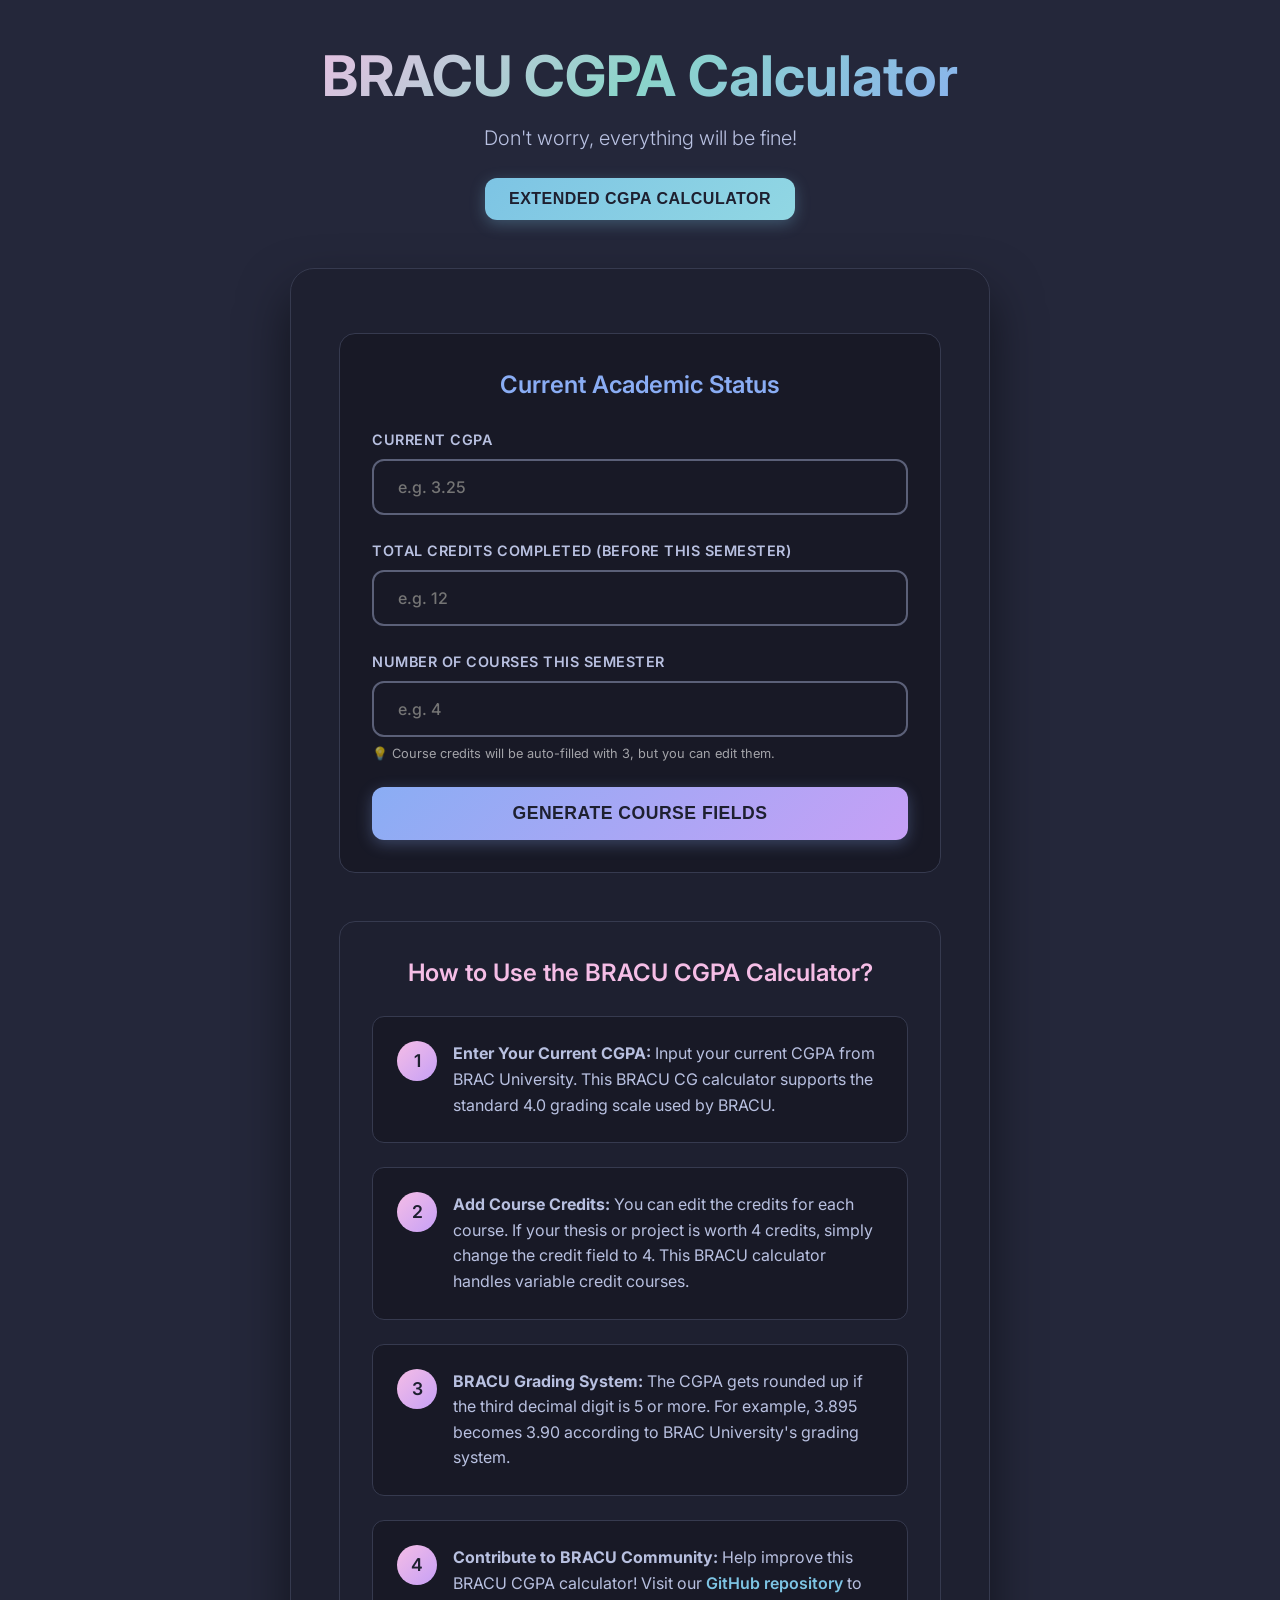
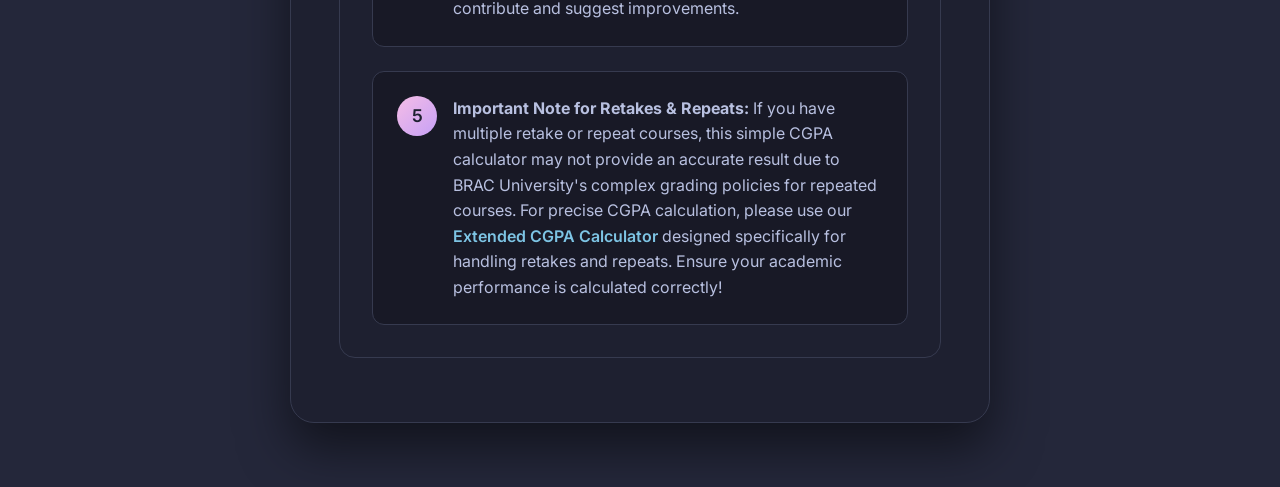
==== index.html @ 22a97dab "Add favicon and icons for web app" ====
<!DOCTYPE html>
<html lang="en">
  <head>
    	<!-- Google tag (gtag.js) -->
	<script async src="https://www.googletagmanager.com/gtag/js?id=G-V8XF8E885L"></script>
	<script>
	  window.dataLayer = window.dataLayer || [];
	  function gtag(){dataLayer.push(arguments);}
	  gtag('js', new Date());

	  gtag('config', 'G-V8XF8E885L');
	</script>
    <meta charset="UTF-8" />
    <meta name="viewport" content="width=device-width, initial-scale=1.0" />
    
    <!-- SEO Meta Tags -->
    <title>BRACU CGPA Calculator</title>
    <meta name="description" content="Free BRACU CGPA calculator for BRAC University students. Calculate your GPA, semester grades, and academic performance. Easy-to-use BRACU CG calculator with accurate grading system." />
    <meta name="keywords" content="bracu cgpa calculator, brac university cgpa calculator, bracu cg calculator, cgpa calculator bracu, brac cgpa calculator, bracu gpa calculator, bracu calculator, bracu cgpa calculation, cgpa calculator brac, brac cg calculator, bracu grade calculator, bracu cgpa chart, bracu cgpa grading system, how to calculate cgpa bracu, brac university gpa calculator, bracu academic calculator" />
    <meta name="author" content="BRACU CGPA Calculator" />
    <meta name="robots" content="index, follow" />
    <meta name="language" content="English" />
    
    <!-- Open Graph Meta Tags -->
    <meta property="og:title" content="BRACU CGPA Calculator - Free BRAC University GPA Calculator" />
    <meta property="og:description" content="Free BRACU CGPA calculator for BRAC University students. Calculate your GPA, semester grades, and academic performance easily." />
    <meta property="og:type" content="website" />
    <meta property="og:url" content="https://badhon495.github.io/bracu-cgpa-calculator/" />
    <meta property="og:image" content="data:image/svg+xml,%3Csvg xmlns='http://www.w3.org/2000/svg' viewBox='0 0 100 100'%3E%3Ctext x='50%25' y='65%25' font-size='70' text-anchor='middle' fill='%238dd3e3' font-family='sans-serif' font-weight='bold'%3ECG%3C/text%3E%3C/svg%3E" />
    <meta property="og:site_name" content="BRACU CGPA Calculator" />
    
    <!-- Twitter Card Meta Tags -->
    <meta name="twitter:card" content="summary_large_image" />
    <meta name="twitter:title" content="BRACU CGPA Calculator - Free BRAC University GPA Calculator" />
    <meta name="twitter:description" content="Free BRACU CGPA calculator for BRAC University students. Calculate your GPA, semester grades, and academic performance easily." />
    <meta name="twitter:image" content="data:image/svg+xml,%3Csvg xmlns='http://www.w3.org/2000/svg' viewBox='0 0 100 100'%3E%3Ctext x='50%25' y='65%25' font-size='70' text-anchor='middle' fill='%238dd3e3' font-family='sans-serif' font-weight='bold'%3ECG%3C/text%3E%3C/svg%3E" />
    
    <!-- Canonical URL -->
    <link rel="canonical" href="https://badhon495.github.io/bracu-cgpa-calculator/" />
    
    <!-- PWA Manifest -->
    <link rel="manifest" href="manifest.json" />
    
    <!-- Favicon -->
    <link rel="icon" href="favicon.ico" sizes="32x32">
    <link rel="icon" href="favicon.svg" type="image/svg+xml">
    <link rel="apple-touch-icon" href="apple-touch-icon.png">
    <link
      rel="icon"
      type="image/svg+xml"
      href="data:image/svg+xml,%3Csvg xmlns='http://www.w3.org/2000/svg' viewBox='0 0 100 100'%3E%3Ctext x='50%25' y='65%25' font-size='70' text-anchor='middle' fill='%238dd3e3' font-family='sans-serif' font-weight='bold'%3ECG%3C/text%3E%3C/svg%3E"
    />
    
    <!-- JSON-LD Structured Data -->
    <script type="application/ld+json">
    {
      "@context": "https://schema.org",
      "@type": "WebApplication",
      "name": "BRACU CGPA Calculator",
      "description": "Free CGPA calculator for BRAC University (BRACU) students to calculate GPA, semester grades, and academic performance",
      "url": "https://badhon495.github.io/bracu-cgpa-calculator/",
      "applicationCategory": "EducationalApplication",
      "operatingSystem": "Web Browser",
      "offers": {
        "@type": "Offer",
        "price": "0",
        "priceCurrency": "USD"
      },
      "provider": {
        "@type": "Organization",
        "name": "BRACU CGPA Calculator",
        "url": "https://badhon495.github.io/bracu-cgpa-calculator/"
      },
      "audience": {
        "@type": "Audience",
        "audienceType": "BRAC University Students"
      },
      "about": {
        "@type": "EducationalOrganization",
        "name": "BRAC University",
        "alternateName": "BRACU",
        "url": "https://www.bracu.ac.bd/"
      }
    }
    </script>

    <!-- Critical CSS to prevent FOUC -->
    <style>
      * {
        margin: 0;
        padding: 0;
        box-sizing: border-box;
      }

      body {
        font-family: "Inter", -apple-system, BlinkMacSystemFont, "Segoe UI",
          Roboto, Oxygen, Ubuntu, Cantarell, sans-serif;
        background: #24273a;
        min-height: 100vh;
        color: #cad3f5;
        opacity: 0;
        transition: opacity 0.3s ease;
      }

      body.loaded {
        opacity: 1;
      }

      .initial-loader {
        position: fixed;
        top: 0;
        left: 0;
        width: 100%;
        height: 100%;
        background: #24273a;
        display: flex;
        align-items: center;
        justify-content: center;
        z-index: 9999;
        color: #cad3f5;
      }

      .initial-loader.hidden {
        opacity: 0;
        pointer-events: none;
        transition: opacity 0.3s ease;
      }

      .loader-content {
        text-align: center;
      }

      .loader-spinner {
        width: 40px;
        height: 40px;
        border: 4px solid rgba(202, 211, 245, 0.3);
        border-left: 4px solid #cad3f5;
        border-radius: 50%;
        animation: spin 1s linear infinite;
        margin: 1rem auto;
      }

      @keyframes spin {
        0% {
          transform: rotate(0deg);
        }
        100% {
          transform: rotate(360deg);
        }
      }
    </style>

    <!-- Preload fonts for better performance -->
    <link rel="preconnect" href="https://fonts.googleapis.com" />
    <link rel="preconnect" href="https://fonts.gstatic.com" crossorigin />
    <link
      href="https://fonts.googleapis.com/css2?family=Inter:wght@300;400;500;600;700&display=swap"
      rel="stylesheet"
    />
    
    <!-- Preload critical resources -->
    <link rel="preload" href="style.css" as="style" />
    <link rel="preload" href="script.js" as="script" />

    <!-- Custom Styles -->
    <link rel="stylesheet" href="style.css" />
  </head>
  <body>
    
    <!-- Initial loading screen to prevent FOUC -->
    <div class="initial-loader" id="initialLoader">
      <div class="loader-content">
        <h1>BRACU CGPA Calculator</h1>
        <div class="loader-spinner"></div>
        <p>Loading your CGPA calculator...</p>
      </div>
    </div>

    <!-- Main Container -->
    <div class="container" id="main-content">
      <!-- Header Section -->
      <header class="header">
        <h1>BRACU CGPA Calculator</h1>
        <p>Don't worry, everything will be fine!</p>
        <div style="margin-top: 1.5rem">
          <button
            onclick="window.open('https://badhon495.github.io/should-i-retake/', '_blank')"
            class="simple-calculator-btn"
            aria-label="Open Extended CGPA Calculator"
          >
            Extended CGPA Calculator
          </button>
        </div>
      </header>

      <!-- Calculator Card -->
      <div class="calculator-card">
        <div class="calculator-container">
          <!-- Current Academic Information -->
          <div class="input-section">
            <h2>Current Academic Status</h2>

            <div class="form-group">
              <label for="currentCgpa">Current CGPA</label>
              <input
                type="number"
                id="currentCgpa"
                placeholder="e.g. 3.25"
                min="0"
                max="4"
                step="0.01"
                aria-label="Enter your current CGPA from BRACU"
                aria-describedby="cgpa-help"
              />
            </div>

            <div class="form-group">
              <label for="previousCredits"
                >Total Credits Completed (before this semester)</label
              >
              <input
                type="number"
                id="previousCredits"
                placeholder="e.g. 12"
                min="0"
                aria-label="Enter total credits completed before this semester"
                aria-describedby="credits-help"
              />
            </div>

            <div class="form-group">
              <label for="numCourses">Number of Courses This Semester</label>
              <input
                type="number"
                id="numCourses"
                placeholder="e.g. 4"
                min="0"
                max="10"
                aria-label="Enter number of courses this semester"
                aria-describedby="courses-help"
              />
              <small id="courses-help" class="input-help">
                💡 Course credits will be auto-filled with 3, but you can edit
                them.
              </small>
            </div>

            <button id="generateCoursesButton" class="generate-btn" aria-label="Generate course input fields">
              Generate Course Fields
            </button>
          </div>

          <!-- Loading Indicator -->
          <div
            id="loadingIndicator"
            class="loading-section"
            style="display: none"
            aria-live="polite"
            aria-label="Loading indicator"
          >
            <div class="loading-content">
              <div class="spinner"></div>
              Processing your courses...
            </div>
          </div>

          <!-- Semester Courses -->
          <div
            class="input-section"
            id="semesterCoursesSection"
            style="display: none"
            role="region"
            aria-labelledby="semester-courses-heading"
          >
            <h2 id="semester-courses-heading">Semester Courses</h2>
            <div id="courseInputsContainer" role="group" aria-label="Course input fields"></div>
            <button id="calculateButton" class="calculate-btn" aria-label="Calculate your new CGPA">
              Calculate New CGPA
            </button>
          </div>

          <div id="result" class="result-section" style="display: none" role="region" aria-live="polite" aria-label="CGPA calculation result"></div>
          <div
            id="error-message"
            class="error-message"
            style="display: none"
            role="alert"
            aria-live="assertive"
          ></div>
        </div>

        <!-- How to Use Section -->
        <div class="how-to-use-card">
          <h2>How to Use the BRACU CGPA Calculator?</h2>
          <div class="steps-container">
            <div class="step">
              <span class="step-number">1</span>
              <div class="step-content">
                <p>
                  <strong>Enter Your Current CGPA:</strong> Input your current CGPA from BRAC University. This BRACU CG calculator supports the standard 4.0 grading scale used by BRACU.
                </p>
              </div>
            </div>
            <div class="step">
              <span class="step-number">2</span>
              <div class="step-content">
                <p>
                  <strong>Add Course Credits:</strong> You can edit the credits for each course. If your thesis or project is worth 4 credits, simply change the credit field to 4. This BRACU calculator handles variable credit courses.
                </p>
              </div>
            </div>
            <div class="step">
              <span class="step-number">3</span>
              <div class="step-content">
                <p>
                  <strong>BRACU Grading System:</strong> The CGPA gets rounded up if the third decimal digit is 5 or more. For example, 3.895 becomes 3.90 according to BRAC University's grading system.
                </p>
              </div>
            </div>
            <div class="step">
              <span class="step-number">4</span>
              <div class="step-content">
                <p>
                  <strong>Contribute to BRACU Community:</strong> Help improve this BRACU CGPA calculator! Visit our
                  <a
                    href="https://github.com/badhon495/BRACU-CGPA-Calculator"
                    target="_blank"
                    rel="noopener noreferrer"
                    >GitHub repository</a
                  >
                  to contribute and suggest improvements.
                </p>
              </div>
            </div>
              <div class="step">
                <span class="step-number">5</span>
                <div class="step-content">
                  <p>
                    <strong>Important Note for Retakes & Repeats:</strong> If you have multiple retake or repeat courses, this simple CGPA calculator may not provide an accurate result due to BRAC University's complex grading policies for repeated courses. For precise CGPA calculation, please use our <a href="https://badhon495.github.io/should-i-retake/" target="_blank" rel="noopener noreferrer">Extended CGPA Calculator</a> designed specifically for handling retakes and repeats. Ensure your academic performance is calculated correctly!
                  </p>
                </div>
              </div>
          </div>
        </div>

    <script src="script.js"></script>

    <!-- Loading state management -->
    <script>
      function hideLoader() {
        const loader = document.getElementById("initialLoader");
        const body = document.body;

        if (loader && body) {
          loader.classList.add("hidden");
          body.classList.add("loaded");
        }
      }

      // Hide loader when DOM is ready
      if (document.readyState === "loading") {
        document.addEventListener("DOMContentLoaded", () =>
          setTimeout(hideLoader, 100)
        );
      } else {
        setTimeout(hideLoader, 100);
      }

      // Fallback
      window.addEventListener("load", hideLoader);
      setTimeout(hideLoader, 2000);
    </script>
  </body>
</html>
---- style.css ----
/* BRACU CGPA Calculator - Clean & Optimized */

/* Reset and base styles */
* {
    margin: 0;
    padding: 0;
    box-sizing: border-box;
}

html {
    font-display: swap;
}

body {
    font-family: 'Inter', -apple-system, BlinkMacSystemFont, 'Segoe UI', Roboto, Oxygen, Ubuntu, Cantarell, sans-serif;
    background: #24273a;
    min-height: 100vh;
    line-height: 1.6;
    color: #cad3f5;
}

/* Container */
.container {
    max-width: 800px;
    margin: 0 auto;
    padding: 2rem;
}

/* Header */
.header {
    text-align: center;
    margin-bottom: 3rem;
    color: #cad3f5;
}

.header h1 {
    font-size: 3.5rem;
    font-weight: 700;
    background: linear-gradient(135deg, #f5bde6, #8bd5ca, #8aadf4);
    -webkit-background-clip: text;
    -webkit-text-fill-color: transparent;
    background-clip: text;
}

.header p {
    font-size: 1.25rem;
    opacity: 0.9;
    font-weight: 300;
    margin-bottom: 1.5rem;
}

/* Simple Calculator Button */
.simple-calculator-btn {
    background: linear-gradient(135deg, #7dc4e4, #91d7e3);
    color: #1e2030;
    border: none;
    padding: 0.75rem 1.5rem;
    border-radius: 12px;
    font-size: 1rem;
    font-weight: 600;
    cursor: pointer;
    transition: transform 0.2s ease, box-shadow 0.2s ease;
    box-shadow: 0 4px 15px rgba(125, 196, 228, 0.3);
    text-transform: uppercase;
    letter-spacing: 0.5px;
}

.simple-calculator-btn:hover {
    transform: translateY(-2px);
    box-shadow: 0 8px 25px rgba(125, 196, 228, 0.4);
}

/* Main calculator card */
.calculator-card {
    background: #1e2030;
    border-radius: 24px;
    padding: 4rem 3rem;
    box-shadow: 0 25px 50px rgba(0, 0, 0, 0.5);
    margin-bottom: 2rem;
    border: 1px solid #363a4f;
    max-width: 700px;
    margin-left: auto;
    margin-right: auto;
}

.calculator-container {
    margin-bottom: 3rem;
}

/* Input sections */
.input-section {
    background: #181926;
    border-radius: 16px;
    padding: 2rem;
    margin-bottom: 2rem;
    border: 1px solid #363a4f;
}

.input-section h2 {
    color: #8aadf4;
    font-size: 1.5rem;
    font-weight: 600;
    margin-bottom: 1.5rem;
    text-align: center;
}

/* Input help text */
.input-help {
    color: rgba(255, 255, 255, 0.6);
    font-size: 0.8rem;
    margin-top: 0.5rem;
    display: block;
    line-height: 1.4;
}

/* Form groups */
.form-group {
    margin-bottom: 1.5rem;
}

.form-group label {
    display: block;
    color: #b8c0e0;
    font-size: 0.9rem;
    font-weight: 600;
    text-transform: uppercase;
    letter-spacing: 0.5px;
    margin-bottom: 0.5rem;
}

.form-group input {
    width: 100%;
    padding: 1rem 1.5rem;
    border: 2px solid #5b6078;
    border-radius: 12px;
    background: #181926;
    color: #cad3f5;
    font-size: 1rem;
    font-weight: 500;
    transition: border-color 0.2s ease;
    font-family: inherit;
}

.form-group input:focus {
    outline: none;
    border-color: #8aadf4;
    background: #1e2030;
}

.form-group input:hover {
    border-color: #6e738d;
}

/* Focus improvements for accessibility */
input:focus,
select:focus,
button:focus {
    outline: 2px solid #8bd5ca;
    outline-offset: 2px;
}

/* Remove number input spinners */
input[type="number"]::-webkit-outer-spin-button,
input[type="number"]::-webkit-inner-spin-button {
    -webkit-appearance: none;
    margin: 0;
}

input[type="number"] {
    -moz-appearance: textfield;
    appearance: textfield;
}

/* Buttons */
.generate-btn, .calculate-btn {
    background: linear-gradient(135deg, #8aadf4, #c6a0f6);
    color: #1e2030;
    border: none;
    padding: 1rem 2rem;
    border-radius: 12px;
    font-size: 1.1rem;
    font-weight: 600;
    cursor: pointer;
    transition: transform 0.2s ease, box-shadow 0.2s ease;
    box-shadow: 0 4px 15px rgba(138, 173, 244, 0.3);
    width: 100%;
    text-transform: uppercase;
    letter-spacing: 0.5px;
}

.generate-btn:hover, .calculate-btn:hover {
    transform: translateY(-2px);
    box-shadow: 0 8px 25px rgba(138, 173, 244, 0.4);
}

/* Course rows */
.course-row {
    display: flex;
    flex-wrap: wrap;
    align-items: center;
    justify-content: space-between;
    gap: 1rem;
    margin-bottom: 1rem;
    padding: 1rem;
    background: #1e2030;
    border: 1px solid #363a4f;
    border-radius: 12px;
    transition: transform 0.2s ease;
}

.course-row:hover {
    transform: translateY(-2px);
}

.course-row label {
    color: #8aadf4;
    font-weight: 600;
    margin: 0;
    min-width: 120px;
}

.course-row input,
.course-row select {
    padding: 0.75rem 1rem;
    border: 2px solid #5b6078;
    border-radius: 8px;
    background: #181926;
    color: #cad3f5;
    font-size: 1rem;
    transition: border-color 0.2s ease;
}

.course-row input:focus,
.course-row select:focus {
    outline: none;
    border-color: #8aadf4;
    background: #1e2030;
}

.course-row select {
    cursor: pointer;
    appearance: none;
    background-image: url("data:image/svg+xml;charset=UTF-8,%3csvg xmlns='http://www.w3.org/2000/svg' viewBox='0 0 24 24' fill='none' stroke='%23cad3f5' stroke-width='2' stroke-linecap='round' stroke-linejoin='round'%3e%3cpolyline points='6,9 12,15 18,9'%3e%3c/polyline%3e%3c/svg%3e");
    background-repeat: no-repeat;
    background-position: right 0.75rem center;
    background-size: 1rem;
    padding-right: 2.5rem;
}

/* Loading section */
.loading-section {
    text-align: center;
    margin: 2rem 0;
    padding: 2rem;
    background: #181926;
    border-radius: 12px;
    border: 1px solid #363a4f;
}

.loading-content {
    display: inline-flex;
    align-items: center;
    color: #cad3f5;
    font-weight: 600;
    gap: 0.75rem;
}

.spinner {
    width: 24px;
    height: 24px;
    border: 3px solid #5b6078;
    border-top: 3px solid #8aadf4;
    border-radius: 50%;
    animation: spin 1s linear infinite;
}

@keyframes spin {
    0% { transform: rotate(0deg); }
    100% { transform: rotate(360deg); }
}

/* Result section */
.result-section {
    background: linear-gradient(135deg, #a6da95, #94e2d5);
    color: #1e2030;
    padding: 2rem;
    border-radius: 16px;
    text-align: center;
    font-size: 1.2rem;
    font-weight: 600;
    margin-top: 2rem;
    box-shadow: 0 8px 25px rgba(166, 218, 149, 0.3);
}

/* Error message */
.error-message {
    background: rgba(237, 135, 150, 0.1);
    border: 1px solid rgba(237, 135, 150, 0.3);
    color: #ed8796;
    padding: 1rem 1.5rem;
    border-radius: 12px;
    text-align: center;
    font-weight: 600;
    margin-top: 2rem;
}

/* Error message improvements */
.error-message[role="alert"] {
    position: relative;
}

/* How to Use Section */
.how-to-use-card {
    background: #1e2030;
    border-radius: 16px;
    padding: 2rem;
    border: 1px solid #363a4f;
    margin-top: 2rem;
}

.how-to-use-card h2 {
    color: #f5bde6;
    font-size: 1.5rem;
    font-weight: 600;
    margin-bottom: 1.5rem;
    text-align: center;
}

.steps-container {
    display: flex;
    flex-direction: column;
    gap: 1.5rem;
}

.step {
    display: flex;
    align-items: flex-start;
    gap: 1rem;
    padding: 1.5rem;
    background: #181926;
    border: 1px solid #363a4f;
    border-radius: 12px;
}

.step-number {
    background: linear-gradient(135deg, #f5bde6, #c6a0f6);
    color: #1e2030;
    width: 2.5rem;
    height: 2.5rem;
    border-radius: 50%;
    display: flex;
    align-items: center;
    justify-content: center;
    font-weight: 600;
    font-size: 1.1rem;
    flex-shrink: 0;
}

.step-content p {
    margin: 0;
    color: #b8c0e0;
    line-height: 1.6;
    font-size: 1rem;
}

.step-content a {
    color: #7dc4e4;
    text-decoration: none;
    font-weight: 600;
}

.step-content a:hover {
    text-decoration: underline;
}

/* Responsive design */
@media (max-width: 768px) {
    .container {
        padding: 1rem;
        max-width: 100%;
    }
    
    .header h1 {
        font-size: 2.5rem;
    }
    
    .calculator-card {
        padding: 2rem 1.5rem;
        max-width: 100%;
        margin: 0 auto 2rem auto;
    }
    
    .input-section {
        padding: 1.5rem;
    }
    
    .course-row {
        flex-direction: column;
        align-items: stretch;
        gap: 0.5rem;
    }
    
    .course-row input,
    .course-row select {
        width: 100%;
    }
    
    .course-row label {
        min-width: auto;
        text-align: center;
    }
    
    .step {
        padding: 1rem;
        gap: 0.8rem;
    }
    
    .step-number {
        width: 2rem;
        height: 2rem;
        font-size: 0.9rem;
    }
    
    .step-content p {
        font-size: 0.9rem;
    }
}

@media (max-width: 480px) {
    .header h1 {
        font-size: 2rem;
    }
    
    .calculator-card {
        padding: 1.5rem 1rem;
    }
    
    .input-section {
        padding: 1rem;
    }
    
    .generate-btn, .calculate-btn {
        padding: 0.8rem 1.5rem;
        font-size: 1rem;
    }
}

/* Accessibility */
@media (prefers-reduced-motion: reduce) {
    * {
        animation-duration: 0.01ms !important;
        transition-duration: 0.01ms !important;
    }
}

/* Focus styles for accessibility */
button:focus,
input:focus,
select:focus {
    outline: 2px solid #8aadf4;
    outline-offset: 2px;
}

/* Selection styling */
::selection {
    background: rgba(138, 173, 244, 0.3);
    color: #cad3f5;
}
---- style.css ----
/* BRACU CGPA Calculator - Clean & Optimized */

/* Reset and base styles */
* {
    margin: 0;
    padding: 0;
    box-sizing: border-box;
}

html {
    font-display: swap;
}

body {
    font-family: 'Inter', -apple-system, BlinkMacSystemFont, 'Segoe UI', Roboto, Oxygen, Ubuntu, Cantarell, sans-serif;
    background: #24273a;
    min-height: 100vh;
    line-height: 1.6;
    color: #cad3f5;
}

/* Container */
.container {
    max-width: 800px;
    margin: 0 auto;
    padding: 2rem;
}

/* Header */
.header {
    text-align: center;
    margin-bottom: 3rem;
    color: #cad3f5;
}

.header h1 {
    font-size: 3.5rem;
    font-weight: 700;
    background: linear-gradient(135deg, #f5bde6, #8bd5ca, #8aadf4);
    -webkit-background-clip: text;
    -webkit-text-fill-color: transparent;
    background-clip: text;
}

.header p {
    font-size: 1.25rem;
    opacity: 0.9;
    font-weight: 300;
    margin-bottom: 1.5rem;
}

/* Simple Calculator Button */
.simple-calculator-btn {
    background: linear-gradient(135deg, #7dc4e4, #91d7e3);
    color: #1e2030;
    border: none;
    padding: 0.75rem 1.5rem;
    border-radius: 12px;
    font-size: 1rem;
    font-weight: 600;
    cursor: pointer;
    transition: transform 0.2s ease, box-shadow 0.2s ease;
    box-shadow: 0 4px 15px rgba(125, 196, 228, 0.3);
    text-transform: uppercase;
    letter-spacing: 0.5px;
}

.simple-calculator-btn:hover {
    transform: translateY(-2px);
    box-shadow: 0 8px 25px rgba(125, 196, 228, 0.4);
}

/* Main calculator card */
.calculator-card {
    background: #1e2030;
    border-radius: 24px;
    padding: 4rem 3rem;
    box-shadow: 0 25px 50px rgba(0, 0, 0, 0.5);
    margin-bottom: 2rem;
    border: 1px solid #363a4f;
    max-width: 700px;
    margin-left: auto;
    margin-right: auto;
}

.calculator-container {
    margin-bottom: 3rem;
}

/* Input sections */
.input-section {
    background: #181926;
    border-radius: 16px;
    padding: 2rem;
    margin-bottom: 2rem;
    border: 1px solid #363a4f;
}

.input-section h2 {
    color: #8aadf4;
    font-size: 1.5rem;
    font-weight: 600;
    margin-bottom: 1.5rem;
    text-align: center;
}

/* Input help text */
.input-help {
    color: rgba(255, 255, 255, 0.6);
    font-size: 0.8rem;
    margin-top: 0.5rem;
    display: block;
    line-height: 1.4;
}

/* Form groups */
.form-group {
    margin-bottom: 1.5rem;
}

.form-group label {
    display: block;
    color: #b8c0e0;
    font-size: 0.9rem;
    font-weight: 600;
    text-transform: uppercase;
    letter-spacing: 0.5px;
    margin-bottom: 0.5rem;
}

.form-group input {
    width: 100%;
    padding: 1rem 1.5rem;
    border: 2px solid #5b6078;
    border-radius: 12px;
    background: #181926;
    color: #cad3f5;
    font-size: 1rem;
    font-weight: 500;
    transition: border-color 0.2s ease;
    font-family: inherit;
}

.form-group input:focus {
    outline: none;
    border-color: #8aadf4;
    background: #1e2030;
}

.form-group input:hover {
    border-color: #6e738d;
}

/* Focus improvements for accessibility */
input:focus,
select:focus,
button:focus {
    outline: 2px solid #8bd5ca;
    outline-offset: 2px;
}

/* Remove number input spinners */
input[type="number"]::-webkit-outer-spin-button,
input[type="number"]::-webkit-inner-spin-button {
    -webkit-appearance: none;
    margin: 0;
}

input[type="number"] {
    -moz-appearance: textfield;
    appearance: textfield;
}

/* Buttons */
.generate-btn, .calculate-btn {
    background: linear-gradient(135deg, #8aadf4, #c6a0f6);
    color: #1e2030;
    border: none;
    padding: 1rem 2rem;
    border-radius: 12px;
    font-size: 1.1rem;
    font-weight: 600;
    cursor: pointer;
    transition: transform 0.2s ease, box-shadow 0.2s ease;
    box-shadow: 0 4px 15px rgba(138, 173, 244, 0.3);
    width: 100%;
    text-transform: uppercase;
    letter-spacing: 0.5px;
}

.generate-btn:hover, .calculate-btn:hover {
    transform: translateY(-2px);
    box-shadow: 0 8px 25px rgba(138, 173, 244, 0.4);
}

/* Course rows */
.course-row {
    display: flex;
    flex-wrap: wrap;
    align-items: center;
    justify-content: space-between;
    gap: 1rem;
    margin-bottom: 1rem;
    padding: 1rem;
    background: #1e2030;
    border: 1px solid #363a4f;
    border-radius: 12px;
    transition: transform 0.2s ease;
}

.course-row:hover {
    transform: translateY(-2px);
}

.course-row label {
    color: #8aadf4;
    font-weight: 600;
    margin: 0;
    min-width: 120px;
}

.course-row input,
.course-row select {
    padding: 0.75rem 1rem;
    border: 2px solid #5b6078;
    border-radius: 8px;
    background: #181926;
    color: #cad3f5;
    font-size: 1rem;
    transition: border-color 0.2s ease;
}

.course-row input:focus,
.course-row select:focus {
    outline: none;
    border-color: #8aadf4;
    background: #1e2030;
}

.course-row select {
    cursor: pointer;
    appearance: none;
    background-image: url("data:image/svg+xml;charset=UTF-8,%3csvg xmlns='http://www.w3.org/2000/svg' viewBox='0 0 24 24' fill='none' stroke='%23cad3f5' stroke-width='2' stroke-linecap='round' stroke-linejoin='round'%3e%3cpolyline points='6,9 12,15 18,9'%3e%3c/polyline%3e%3c/svg%3e");
    background-repeat: no-repeat;
    background-position: right 0.75rem center;
    background-size: 1rem;
    padding-right: 2.5rem;
}

/* Loading section */
.loading-section {
    text-align: center;
    margin: 2rem 0;
    padding: 2rem;
    background: #181926;
    border-radius: 12px;
    border: 1px solid #363a4f;
}

.loading-content {
    display: inline-flex;
    align-items: center;
    color: #cad3f5;
    font-weight: 600;
    gap: 0.75rem;
}

.spinner {
    width: 24px;
    height: 24px;
    border: 3px solid #5b6078;
    border-top: 3px solid #8aadf4;
    border-radius: 50%;
    animation: spin 1s linear infinite;
}

@keyframes spin {
    0% { transform: rotate(0deg); }
    100% { transform: rotate(360deg); }
}

/* Result section */
.result-section {
    background: linear-gradient(135deg, #a6da95, #94e2d5);
    color: #1e2030;
    padding: 2rem;
    border-radius: 16px;
    text-align: center;
    font-size: 1.2rem;
    font-weight: 600;
    margin-top: 2rem;
    box-shadow: 0 8px 25px rgba(166, 218, 149, 0.3);
}

/* Error message */
.error-message {
    background: rgba(237, 135, 150, 0.1);
    border: 1px solid rgba(237, 135, 150, 0.3);
    color: #ed8796;
    padding: 1rem 1.5rem;
    border-radius: 12px;
    text-align: center;
    font-weight: 600;
    margin-top: 2rem;
}

/* Error message improvements */
.error-message[role="alert"] {
    position: relative;
}

/* How to Use Section */
.how-to-use-card {
    background: #1e2030;
    border-radius: 16px;
    padding: 2rem;
    border: 1px solid #363a4f;
    margin-top: 2rem;
}

.how-to-use-card h2 {
    color: #f5bde6;
    font-size: 1.5rem;
    font-weight: 600;
    margin-bottom: 1.5rem;
    text-align: center;
}

.steps-container {
    display: flex;
    flex-direction: column;
    gap: 1.5rem;
}

.step {
    display: flex;
    align-items: flex-start;
    gap: 1rem;
    padding: 1.5rem;
    background: #181926;
    border: 1px solid #363a4f;
    border-radius: 12px;
}

.step-number {
    background: linear-gradient(135deg, #f5bde6, #c6a0f6);
    color: #1e2030;
    width: 2.5rem;
    height: 2.5rem;
    border-radius: 50%;
    display: flex;
    align-items: center;
    justify-content: center;
    font-weight: 600;
    font-size: 1.1rem;
    flex-shrink: 0;
}

.step-content p {
    margin: 0;
    color: #b8c0e0;
    line-height: 1.6;
    font-size: 1rem;
}

.step-content a {
    color: #7dc4e4;
    text-decoration: none;
    font-weight: 600;
}

.step-content a:hover {
    text-decoration: underline;
}

/* Responsive design */
@media (max-width: 768px) {
    .container {
        padding: 1rem;
        max-width: 100%;
    }
    
    .header h1 {
        font-size: 2.5rem;
    }
    
    .calculator-card {
        padding: 2rem 1.5rem;
        max-width: 100%;
        margin: 0 auto 2rem auto;
    }
    
    .input-section {
        padding: 1.5rem;
    }
    
    .course-row {
        flex-direction: column;
        align-items: stretch;
        gap: 0.5rem;
    }
    
    .course-row input,
    .course-row select {
        width: 100%;
    }
    
    .course-row label {
        min-width: auto;
        text-align: center;
    }
    
    .step {
        padding: 1rem;
        gap: 0.8rem;
    }
    
    .step-number {
        width: 2rem;
        height: 2rem;
        font-size: 0.9rem;
    }
    
    .step-content p {
        font-size: 0.9rem;
    }
}

@media (max-width: 480px) {
    .header h1 {
        font-size: 2rem;
    }
    
    .calculator-card {
        padding: 1.5rem 1rem;
    }
    
    .input-section {
        padding: 1rem;
    }
    
    .generate-btn, .calculate-btn {
        padding: 0.8rem 1.5rem;
        font-size: 1rem;
    }
}

/* Accessibility */
@media (prefers-reduced-motion: reduce) {
    * {
        animation-duration: 0.01ms !important;
        transition-duration: 0.01ms !important;
    }
}

/* Focus styles for accessibility */
button:focus,
input:focus,
select:focus {
    outline: 2px solid #8aadf4;
    outline-offset: 2px;
}

/* Selection styling */
::selection {
    background: rgba(138, 173, 244, 0.3);
    color: #cad3f5;
}
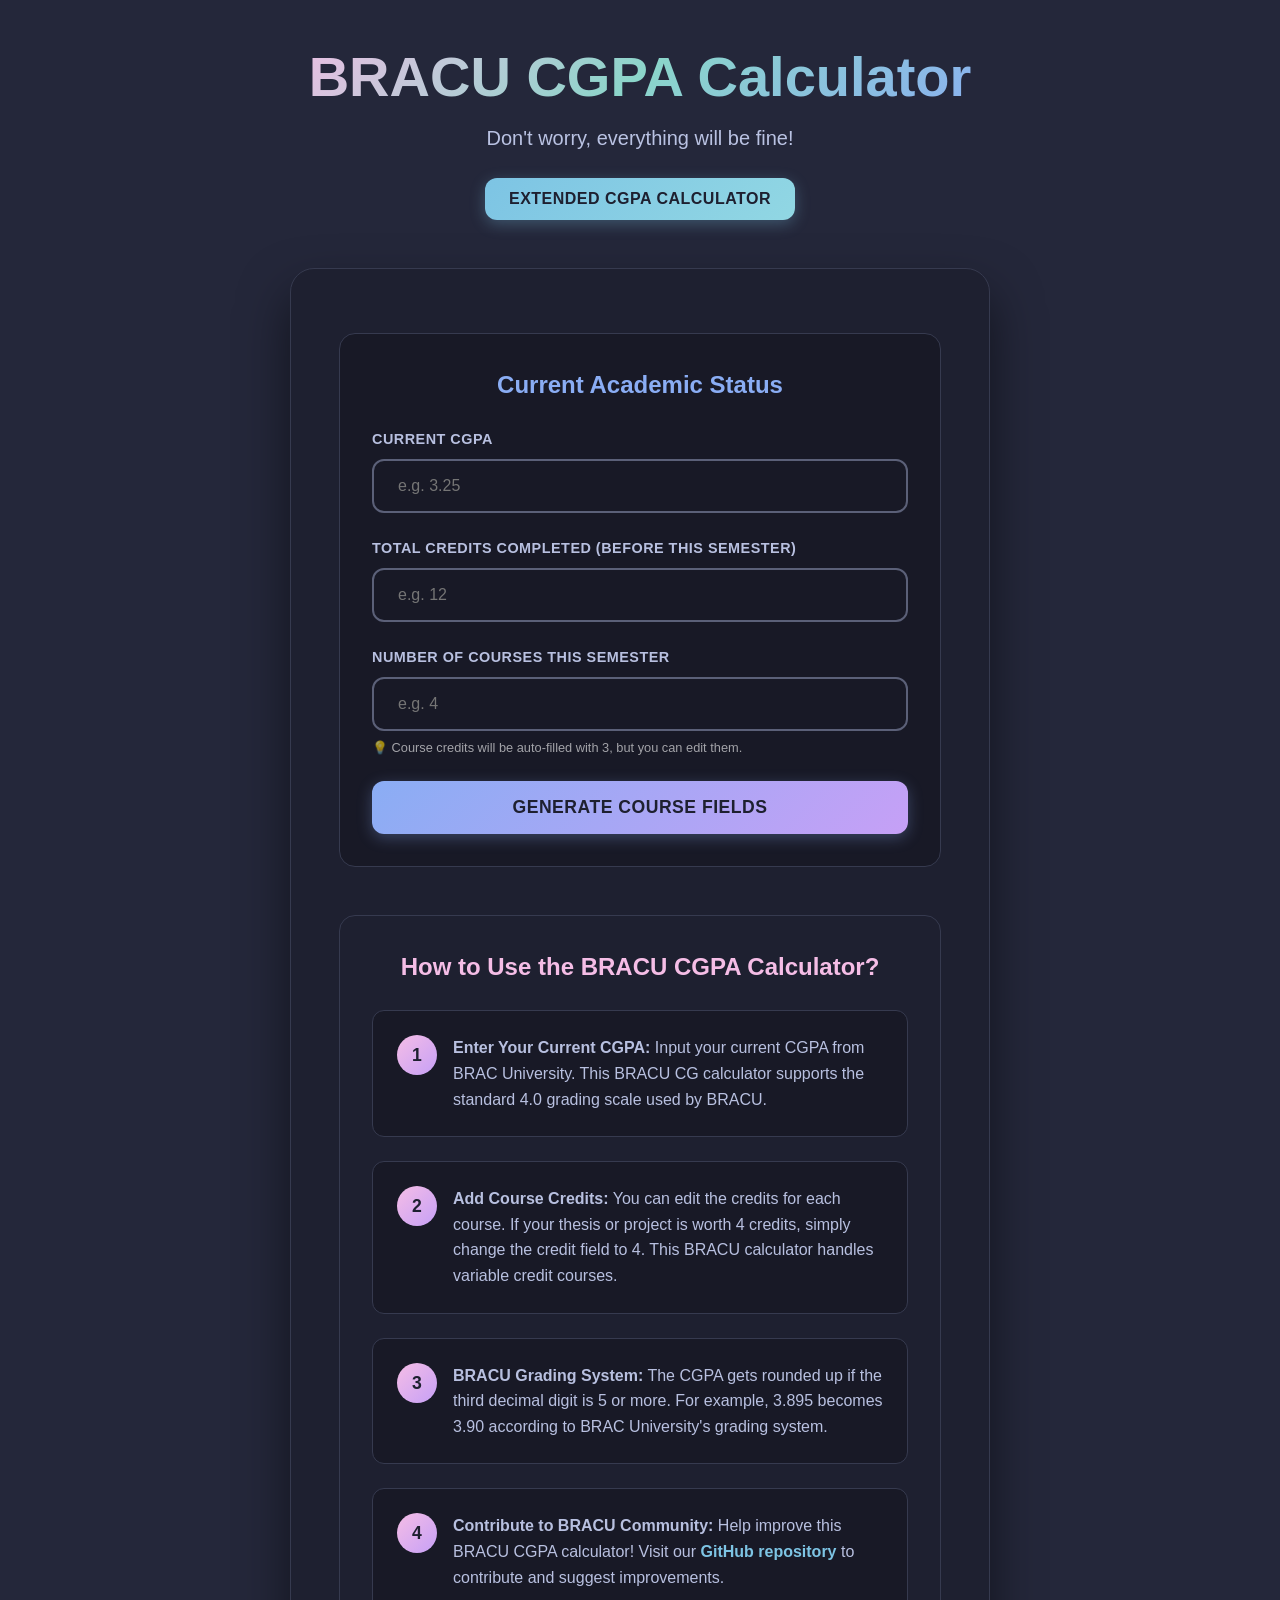
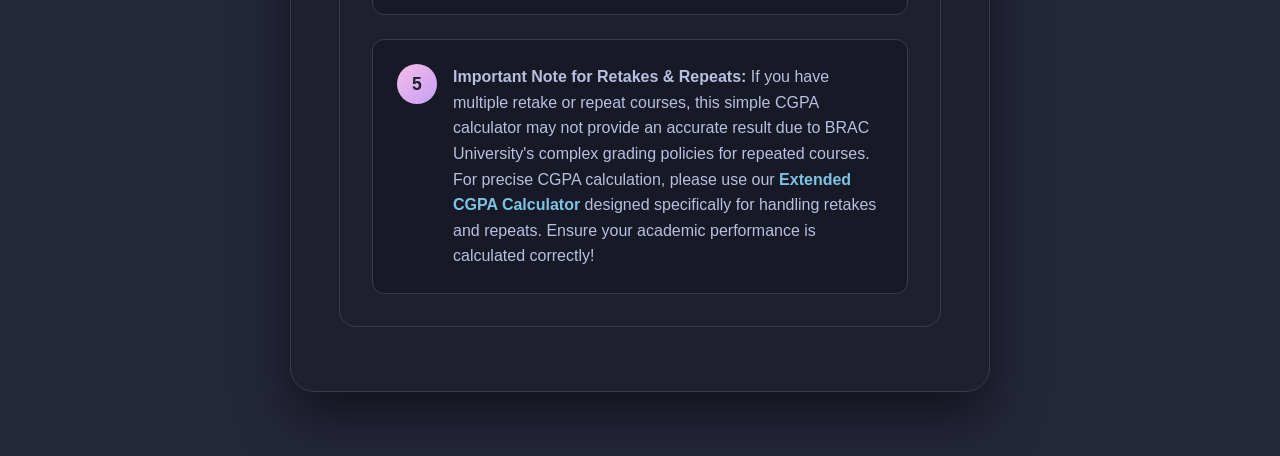
==== commit 939b14f3: "Enhance font loading performance and accessibility with a loading script and fallback for 'Inter' fo" ====
--- a/index.html
+++ b/index.html
@@ -15,7 +15,7 @@
     
     <!-- SEO Meta Tags -->
     <title>BRACU CGPA Calculator</title>
-    <meta name="description" content="Free BRACU CGPA calculator for BRAC University students. Calculate your GPA, semester grades, and academic performance. Easy-to-use BRACU CG calculator with accurate grading system." />
+    <meta name="description" content="Free BRACU CGPA calculator for BRAC University students. Calculate your GPA, semester grades, and academic performance easily." />
     <meta name="keywords" content="bracu cgpa calculator, brac university cgpa calculator, bracu cg calculator, cgpa calculator bracu, brac cgpa calculator, bracu gpa calculator, bracu calculator, bracu cgpa calculation, cgpa calculator brac, brac cg calculator, bracu grade calculator, bracu cgpa chart, bracu cgpa grading system, how to calculate cgpa bracu, brac university gpa calculator, bracu academic calculator" />
     <meta name="author" content="BRACU CGPA Calculator" />
     <meta name="robots" content="index, follow" />
@@ -42,14 +42,12 @@
     <link rel="manifest" href="manifest.json" />
     
     <!-- Favicon -->
-    <link rel="icon" href="favicon.ico" sizes="32x32">
-    <link rel="icon" href="favicon.svg" type="image/svg+xml">
-    <link rel="apple-touch-icon" href="apple-touch-icon.png">
-    <link
-      rel="icon"
-      type="image/svg+xml"
-      href="data:image/svg+xml,%3Csvg xmlns='http://www.w3.org/2000/svg' viewBox='0 0 100 100'%3E%3Ctext x='50%25' y='65%25' font-size='70' text-anchor='middle' fill='%238dd3e3' font-family='sans-serif' font-weight='bold'%3ECG%3C/text%3E%3C/svg%3E"
-    />
+    <link rel="icon" type="image/x-icon" href="favicon.ico">
+    <link rel="icon" type="image/png" sizes="16x16" href="favicon-16x16.png">
+    <link rel="icon" type="image/png" sizes="32x32" href="favicon-32x32.png">
+    <link rel="icon" type="image/svg+xml" href="favicon.svg">
+    <link rel="apple-touch-icon" sizes="180x180" href="apple-touch-icon.png">
+    <link rel="shortcut icon" href="favicon.ico">
     
     <!-- JSON-LD Structured Data -->
     <script type="application/ld+json">
@@ -156,7 +154,15 @@
     <link
       href="https://fonts.googleapis.com/css2?family=Inter:wght@300;400;500;600;700&display=swap"
       rel="stylesheet"
+      media="print" 
+      onload="this.media='all'; this.onload=null;"
     />
+    <noscript>
+      <link
+        href="https://fonts.googleapis.com/css2?family=Inter:wght@300;400;500;600;700&display=swap"
+        rel="stylesheet"
+      />
+    </noscript>
     
     <!-- Preload critical resources -->
     <link rel="preload" href="style.css" as="style" />
@@ -164,13 +170,43 @@
 
     <!-- Custom Styles -->
     <link rel="stylesheet" href="style.css" />
+    
+    <!-- Font loading script with timeout -->
+    <script>
+      (function() {
+        const FONT_TIMEOUT = 500;
+        let fontLoaded = false;
+        let timeoutExpired = false;
+        
+        const timeoutId = setTimeout(function() {
+          timeoutExpired = true;
+        }, FONT_TIMEOUT);
+        
+        if ('fonts' in document) {
+          Promise.race([
+            document.fonts.load('400 1em Inter'),
+            document.fonts.load('600 1em Inter')
+          ]).then(function() {
+            clearTimeout(timeoutId);
+            if (!timeoutExpired) {
+              fontLoaded = true;
+              document.body.classList.add('fonts-loaded');
+            }
+          }).catch(function() {
+            clearTimeout(timeoutId);
+          });
+        } else {
+          clearTimeout(timeoutId);
+        }
+      })();
+    </script>
   </head>
   <body>
     
     <!-- Initial loading screen to prevent FOUC -->
     <div class="initial-loader" id="initialLoader">
       <div class="loader-content">
-        <h1>BRACU CGPA Calculator</h1>
+        <h2>BRACU CGPA Calculator</h2>
         <div class="loader-spinner"></div>
         <p>Loading your CGPA calculator...</p>
       </div>
--- a/style.css
+++ b/style.css
@@ -12,11 +12,15 @@
 }
 
 body {
-    font-family: 'Inter', -apple-system, BlinkMacSystemFont, 'Segoe UI', Roboto, Oxygen, Ubuntu, Cantarell, sans-serif;
+    font-family: -apple-system, BlinkMacSystemFont, 'Segoe UI', Roboto, Oxygen, Ubuntu, Cantarell, sans-serif;
     background: #24273a;
     min-height: 100vh;
     line-height: 1.6;
     color: #cad3f5;
+}
+
+body.fonts-loaded {
+    font-family: 'Inter', -apple-system, BlinkMacSystemFont, 'Segoe UI', Roboto, Oxygen, Ubuntu, Cantarell, sans-serif;
 }
 
 /* Container */
--- a/style.css
+++ b/style.css
@@ -12,11 +12,15 @@
 }
 
 body {
-    font-family: 'Inter', -apple-system, BlinkMacSystemFont, 'Segoe UI', Roboto, Oxygen, Ubuntu, Cantarell, sans-serif;
+    font-family: -apple-system, BlinkMacSystemFont, 'Segoe UI', Roboto, Oxygen, Ubuntu, Cantarell, sans-serif;
     background: #24273a;
     min-height: 100vh;
     line-height: 1.6;
     color: #cad3f5;
+}
+
+body.fonts-loaded {
+    font-family: 'Inter', -apple-system, BlinkMacSystemFont, 'Segoe UI', Roboto, Oxygen, Ubuntu, Cantarell, sans-serif;
 }
 
 /* Container */
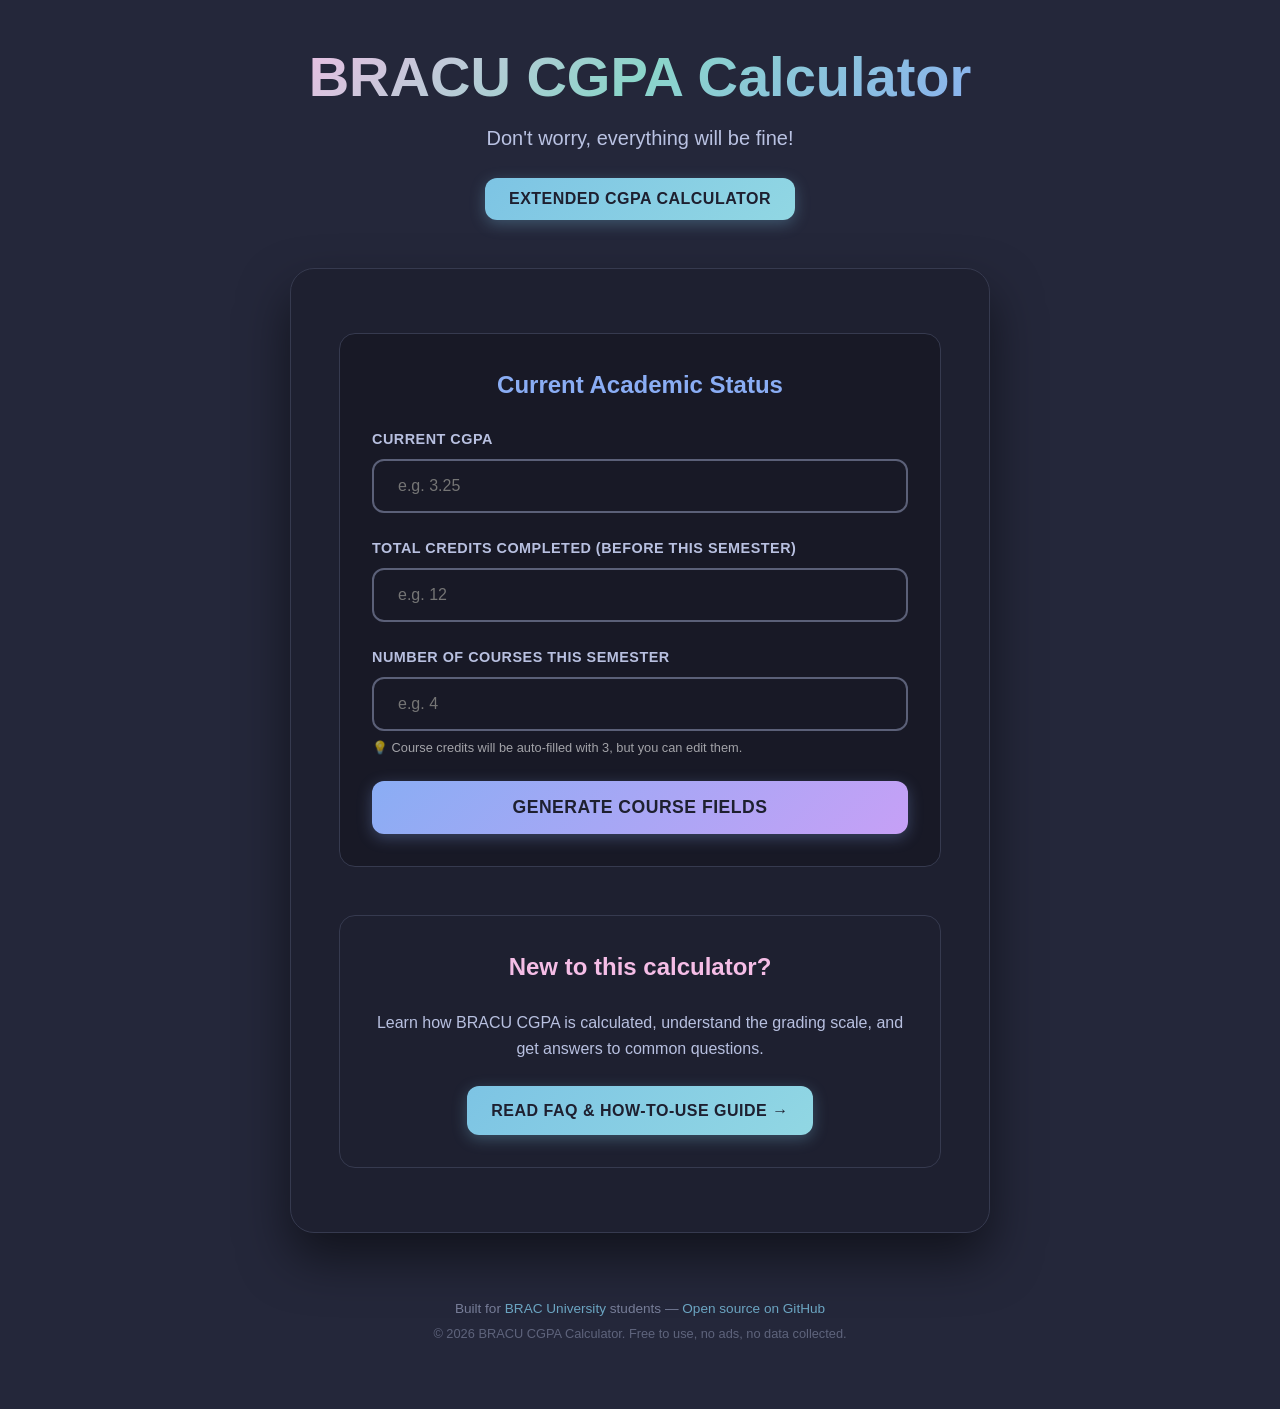
==== commit f89f16a8: "Optimized SEO and added FAQ page" ====
--- a/index.html
+++ b/index.html
@@ -14,26 +14,45 @@
     <meta name="viewport" content="width=device-width, initial-scale=1.0" />
     
     <!-- SEO Meta Tags -->
-    <title>BRACU CGPA Calculator</title>
-    <meta name="description" content="Free BRACU CGPA calculator for BRAC University students. Calculate your GPA, semester grades, and academic performance easily." />
+    <title>BRACU CGPA Calculator – Fast &amp; Ad-Free Grade Calculator</title>
+    <meta name="description" content="Free BRACU CGPA calculator for BRAC University students. Calculate your GPA, semester grades, and cumulative academic performance in seconds." />
     <meta name="keywords" content="bracu cgpa calculator, brac university cgpa calculator, bracu cg calculator, cgpa calculator bracu, brac cgpa calculator, bracu gpa calculator, bracu calculator, bracu cgpa calculation, cgpa calculator brac, brac cg calculator, bracu grade calculator, bracu cgpa chart, bracu cgpa grading system, how to calculate cgpa bracu, brac university gpa calculator, bracu academic calculator" />
     <meta name="author" content="BRACU CGPA Calculator" />
-    <meta name="robots" content="index, follow" />
+    <meta name="robots" content="index, follow, max-snippet:-1, max-image-preview:large, max-video-preview:-1" />
     <meta name="language" content="English" />
+    <!-- Geo tags for local relevance (Bing) -->
+    <meta name="geo.region" content="BD" />
+    <meta name="geo.placename" content="Dhaka, Bangladesh" />
+    <meta name="geo.position" content="23.8103;90.4125" />
+    <meta name="ICBM" content="23.8103, 90.4125" />
+    <!-- Bing Verification -->
+    <meta name="msvalidate.01" content="f8c51f0c7c2448a6900e82aba6c98d94" />
+    <!-- Mobile / PWA -->
+    <meta name="theme-color" content="#8bd5ca" />
+    <meta name="mobile-web-app-capable" content="yes" />
+    <meta name="apple-mobile-web-app-capable" content="yes" />
+    <meta name="apple-mobile-web-app-status-bar-style" content="black-translucent" />
+    <meta name="apple-mobile-web-app-title" content="BRACU CGPA" />
     
     <!-- Open Graph Meta Tags -->
-    <meta property="og:title" content="BRACU CGPA Calculator - Free BRAC University GPA Calculator" />
-    <meta property="og:description" content="Free BRACU CGPA calculator for BRAC University students. Calculate your GPA, semester grades, and academic performance easily." />
+    <meta property="og:title" content="BRACU CGPA Calculator – Fast & Ad-Free Grade Calculator" />
+    <meta property="og:description" content="Free BRACU CGPA calculator for BRAC University students. Calculate your GPA, semester grades, and cumulative academic performance in seconds." />
     <meta property="og:type" content="website" />
     <meta property="og:url" content="https://badhon495.github.io/bracu-cgpa-calculator/" />
-    <meta property="og:image" content="data:image/svg+xml,%3Csvg xmlns='http://www.w3.org/2000/svg' viewBox='0 0 100 100'%3E%3Ctext x='50%25' y='65%25' font-size='70' text-anchor='middle' fill='%238dd3e3' font-family='sans-serif' font-weight='bold'%3ECG%3C/text%3E%3C/svg%3E" />
+    <meta property="og:image" content="https://badhon495.github.io/bracu-cgpa-calculator/og-image.png" />
+    <meta property="og:image:width" content="1200" />
+    <meta property="og:image:height" content="630" />
+    <meta property="og:image:alt" content="BRACU CGPA Calculator – Fast & Ad-Free Grade Calculator for BRAC University" />
+    <meta property="og:locale" content="en_US" />
     <meta property="og:site_name" content="BRACU CGPA Calculator" />
     
     <!-- Twitter Card Meta Tags -->
     <meta name="twitter:card" content="summary_large_image" />
-    <meta name="twitter:title" content="BRACU CGPA Calculator - Free BRAC University GPA Calculator" />
-    <meta name="twitter:description" content="Free BRACU CGPA calculator for BRAC University students. Calculate your GPA, semester grades, and academic performance easily." />
-    <meta name="twitter:image" content="data:image/svg+xml,%3Csvg xmlns='http://www.w3.org/2000/svg' viewBox='0 0 100 100'%3E%3Ctext x='50%25' y='65%25' font-size='70' text-anchor='middle' fill='%238dd3e3' font-family='sans-serif' font-weight='bold'%3ECG%3C/text%3E%3C/svg%3E" />
+    <meta name="twitter:title" content="BRACU CGPA Calculator – Fast & Ad-Free Grade Calculator" />
+    <meta name="twitter:description" content="Free BRACU CGPA calculator for BRAC University students. Calculate your GPA, semester grades, and cumulative academic performance in seconds." />
+    <meta name="twitter:image" content="https://badhon495.github.io/bracu-cgpa-calculator/og-image.png" />
+    <meta name="twitter:image:alt" content="BRACU CGPA Calculator – Fast & Ad-Free Grade Calculator for BRAC University" />
+    <meta name="twitter:site" content="@badhon495" />
     
     <!-- Canonical URL -->
     <link rel="canonical" href="https://badhon495.github.io/bracu-cgpa-calculator/" />
@@ -42,36 +61,47 @@
     <link rel="manifest" href="manifest.json" />
     
     <!-- Favicon -->
-    <link rel="icon" type="image/x-icon" href="favicon.ico">
-    <link rel="icon" type="image/png" sizes="16x16" href="favicon-16x16.png">
-    <link rel="icon" type="image/png" sizes="32x32" href="favicon-32x32.png">
-    <link rel="icon" type="image/svg+xml" href="favicon.svg">
-    <link rel="apple-touch-icon" sizes="180x180" href="apple-touch-icon.png">
-    <link rel="shortcut icon" href="favicon.ico">
-    
-    <!-- JSON-LD Structured Data -->
+    <link rel="icon" type="image/png" href="https://badhon495.github.io/bracu-cgpa-calculator/favicon-32x32.png" sizes="32x32">
+    <link rel="icon" type="image/png" href="https://badhon495.github.io/bracu-cgpa-calculator/favicon-16x16.png" sizes="16x16">
+    <link rel="shortcut icon" type="image/png" href="https://badhon495.github.io/bracu-cgpa-calculator/favicon-32x32.png">
+    <link rel="icon" type="image/x-icon" href="https://badhon495.github.io/bracu-cgpa-calculator/favicon.ico">
+    <link rel="icon" type="image/svg+xml" href="https://badhon495.github.io/bracu-cgpa-calculator/favicon.svg">
+    <link rel="apple-touch-icon" sizes="180x180" href="https://badhon495.github.io/bracu-cgpa-calculator/apple-touch-icon.png">
+    
+    <!-- JSON-LD Structured Data: WebApplication -->
     <script type="application/ld+json">
     {
       "@context": "https://schema.org",
       "@type": "WebApplication",
       "name": "BRACU CGPA Calculator",
-      "description": "Free CGPA calculator for BRAC University (BRACU) students to calculate GPA, semester grades, and academic performance",
+      "alternateName": ["BRAC University CGPA Calculator", "BRACU GPA Calculator"],
+      "description": "Free CGPA calculator for BRAC University (BRACU) students to calculate GPA, semester grades, and cumulative academic performance using BRACU's 4.0 grading scale.",
       "url": "https://badhon495.github.io/bracu-cgpa-calculator/",
       "applicationCategory": "EducationalApplication",
       "operatingSystem": "Web Browser",
+      "browserRequirements": "Requires JavaScript",
+      "isAccessibleForFree": true,
+      "inLanguage": "en",
       "offers": {
         "@type": "Offer",
         "price": "0",
         "priceCurrency": "USD"
       },
+      "featureList": [
+        "CGPA calculation using BRACU 4.0 grading scale",
+        "Semester GPA calculation",
+        "Variable credit course support",
+        "BRACU rounding rule (round up at 3rd decimal ≥ 5)"
+      ],
+      "screenshot": "https://badhon495.github.io/bracu-cgpa-calculator/og-image.png",
       "provider": {
-        "@type": "Organization",
-        "name": "BRACU CGPA Calculator",
-        "url": "https://badhon495.github.io/bracu-cgpa-calculator/"
+        "@type": "Person",
+        "name": "Badhon",
+        "url": "https://github.com/badhon495"
       },
       "audience": {
-        "@type": "Audience",
-        "audienceType": "BRAC University Students"
+        "@type": "EducationalAudience",
+        "educationalRole": "student"
       },
       "about": {
         "@type": "EducationalOrganization",
@@ -167,6 +197,7 @@
     <!-- Preload critical resources -->
     <link rel="preload" href="style.css" as="style" />
     <link rel="preload" href="script.js" as="script" />
+    <link rel="preload" href="https://badhon495.github.io/bracu-cgpa-calculator/og-image.png" as="image" />
 
     <!-- Custom Styles -->
     <link rel="stylesheet" href="style.css" />
@@ -325,59 +356,24 @@
           ></div>
         </div>
 
-        <!-- How to Use Section -->
-        <div class="how-to-use-card">
-          <h2>How to Use the BRACU CGPA Calculator?</h2>
-          <div class="steps-container">
-            <div class="step">
-              <span class="step-number">1</span>
-              <div class="step-content">
-                <p>
-                  <strong>Enter Your Current CGPA:</strong> Input your current CGPA from BRAC University. This BRACU CG calculator supports the standard 4.0 grading scale used by BRACU.
-                </p>
-              </div>
-            </div>
-            <div class="step">
-              <span class="step-number">2</span>
-              <div class="step-content">
-                <p>
-                  <strong>Add Course Credits:</strong> You can edit the credits for each course. If your thesis or project is worth 4 credits, simply change the credit field to 4. This BRACU calculator handles variable credit courses.
-                </p>
-              </div>
-            </div>
-            <div class="step">
-              <span class="step-number">3</span>
-              <div class="step-content">
-                <p>
-                  <strong>BRACU Grading System:</strong> The CGPA gets rounded up if the third decimal digit is 5 or more. For example, 3.895 becomes 3.90 according to BRAC University's grading system.
-                </p>
-              </div>
-            </div>
-            <div class="step">
-              <span class="step-number">4</span>
-              <div class="step-content">
-                <p>
-                  <strong>Contribute to BRACU Community:</strong> Help improve this BRACU CGPA calculator! Visit our
-                  <a
-                    href="https://github.com/badhon495/BRACU-CGPA-Calculator"
-                    target="_blank"
-                    rel="noopener noreferrer"
-                    >GitHub repository</a
-                  >
-                  to contribute and suggest improvements.
-                </p>
-              </div>
-            </div>
-              <div class="step">
-                <span class="step-number">5</span>
-                <div class="step-content">
-                  <p>
-                    <strong>Important Note for Retakes & Repeats:</strong> If you have multiple retake or repeat courses, this simple CGPA calculator may not provide an accurate result due to BRAC University's complex grading policies for repeated courses. For precise CGPA calculation, please use our <a href="https://badhon495.github.io/should-i-retake/" target="_blank" rel="noopener noreferrer">Extended CGPA Calculator</a> designed specifically for handling retakes and repeats. Ensure your academic performance is calculated correctly!
-                  </p>
-                </div>
-              </div>
-          </div>
+        <!-- Guide teaser -->
+        <div class="how-to-use-card" style="text-align: center;">
+          <h2>New to this calculator?</h2>
+          <p style="color: #b8c0e0; margin: 1rem 0 1.5rem;">Learn how BRACU CGPA is calculated, understand the grading scale, and get answers to common questions.</p>
+          <a href="https://badhon495.github.io/bracu-cgpa-calculator/faq.html" class="simple-calculator-btn" aria-label="Read FAQ and How to Use Guide">
+            Read FAQ &amp; How-to-Use Guide →
+          </a>
         </div>
+      </div><!-- /.calculator-card -->
+      <!-- Footer -->
+      <footer class="site-footer" aria-label="Site footer">
+        <p>
+          Built for <a href="https://www.bracu.ac.bd/" target="_blank" rel="noopener noreferrer">BRAC University</a> students &mdash;
+          <a href="https://github.com/badhon495/BRACU-CGPA-Calculator" target="_blank" rel="noopener noreferrer">Open source on GitHub</a>
+        </p>
+        <p class="footer-note">&copy; <span id="footer-year"></span> BRACU CGPA Calculator. Free to use, no ads, no data collected.</p>
+      </footer>
+    </div><!-- /.container -->
 
     <script src="script.js"></script>
 
@@ -405,6 +401,10 @@
       // Fallback
       window.addEventListener("load", hideLoader);
       setTimeout(hideLoader, 2000);
+
+      // Dynamic footer year
+      const yearEl = document.getElementById("footer-year");
+      if (yearEl) yearEl.textContent = new Date().getFullYear();
     </script>
   </body>
 </html>
--- a/style.css
+++ b/style.css
@@ -465,6 +465,198 @@
     outline-offset: 2px;
 }
 
+/* Breadcrumb */
+.breadcrumb {
+    max-width: 700px;
+    margin: 0 auto 1.5rem auto;
+    font-size: 0.85rem;
+}
+
+.breadcrumb ol {
+    list-style: none;
+    display: flex;
+    gap: 0.5rem;
+    align-items: center;
+    flex-wrap: wrap;
+}
+
+.breadcrumb li + li::before {
+    content: "›";
+    color: rgba(202, 211, 245, 0.4);
+    margin-right: 0.5rem;
+}
+
+.breadcrumb a {
+    color: #7dc4e4;
+    text-decoration: none;
+}
+
+.breadcrumb a:hover {
+    text-decoration: underline;
+}
+
+.breadcrumb [aria-current="page"] {
+    color: rgba(202, 211, 245, 0.6);
+}
+
+/* FAQ page wrapper card */
+.faq-page-card {
+    max-width: 700px;
+    margin: 0 auto 2rem auto;
+    display: flex;
+    flex-direction: column;
+    gap: 2rem;
+}
+
+/* Grading table section */
+.grading-section {
+    background: #1e2030;
+    border: 1px solid #363a4f;
+    border-radius: 16px;
+    padding: 2rem;
+}
+
+.grading-section h2 {
+    color: #8aadf4;
+    font-size: 1.5rem;
+    font-weight: 600;
+    margin-bottom: 0.75rem;
+    text-align: center;
+}
+
+.grading-intro {
+    color: #b8c0e0;
+    font-size: 0.95rem;
+    text-align: center;
+    margin-bottom: 1.5rem;
+}
+
+.grade-table-wrapper {
+    overflow-x: auto;
+    border-radius: 12px;
+}
+
+.grade-table {
+    width: 100%;
+    border-collapse: collapse;
+    font-size: 0.95rem;
+}
+
+.grade-table th {
+    background: #181926;
+    color: #8aadf4;
+    font-weight: 600;
+    padding: 0.75rem 1rem;
+    text-align: left;
+    border-bottom: 2px solid #363a4f;
+}
+
+.grade-table td {
+    padding: 0.65rem 1rem;
+    color: #cad3f5;
+    border-bottom: 1px solid #363a4f;
+}
+
+.grade-table tbody tr:hover {
+    background: #181926;
+}
+
+.grade-table .fail-row td {
+    color: #ed8796;
+}
+
+/* Nav link as anchor styled same as button */
+a.simple-calculator-btn {
+    display: inline-block;
+    text-decoration: none;
+}
+
+/* FAQ Section */
+.faq-section {
+    max-width: 700px;
+    margin: 0 auto 3rem auto;
+}
+
+.faq-section h2 {
+    color: #8aadf4;
+    font-size: 1.75rem;
+    font-weight: 700;
+    text-align: center;
+    margin-bottom: 1.5rem;
+}
+
+.faq-list {
+    display: flex;
+    flex-direction: column;
+    gap: 1rem;
+}
+
+.faq-item {
+    background: #1e2030;
+    border: 1px solid #363a4f;
+    border-radius: 12px;
+    padding: 1.25rem 1.5rem;
+}
+
+.faq-item h3 {
+    color: #f5bde6;
+    font-size: 1rem;
+    font-weight: 600;
+    margin-bottom: 0.5rem;
+}
+
+.faq-item p {
+    color: #b8c0e0;
+    font-size: 0.95rem;
+    line-height: 1.6;
+    margin: 0;
+}
+
+.faq-item a {
+    color: #7dc4e4;
+    text-decoration: none;
+    font-weight: 600;
+}
+
+.faq-item a:hover {
+    text-decoration: underline;
+}
+
+@media (max-width: 768px) {
+    .faq-section {
+        margin-bottom: 2rem;
+    }
+    .faq-section h2 {
+        font-size: 1.4rem;
+    }
+}
+
+/* Footer */
+.site-footer {
+    text-align: center;
+    padding: 2rem 1rem;
+    color: rgba(202, 211, 245, 0.5);
+    font-size: 0.85rem;
+    line-height: 1.8;
+    max-width: 700px;
+    margin: 0 auto;
+}
+
+.site-footer a {
+    color: rgba(125, 196, 228, 0.8);
+    text-decoration: none;
+}
+
+.site-footer a:hover {
+    color: #7dc4e4;
+    text-decoration: underline;
+}
+
+.footer-note {
+    font-size: 0.8rem;
+    opacity: 0.7;
+}
+
 /* Selection styling */
 ::selection {
     background: rgba(138, 173, 244, 0.3);
--- a/style.css
+++ b/style.css
@@ -465,6 +465,198 @@
     outline-offset: 2px;
 }
 
+/* Breadcrumb */
+.breadcrumb {
+    max-width: 700px;
+    margin: 0 auto 1.5rem auto;
+    font-size: 0.85rem;
+}
+
+.breadcrumb ol {
+    list-style: none;
+    display: flex;
+    gap: 0.5rem;
+    align-items: center;
+    flex-wrap: wrap;
+}
+
+.breadcrumb li + li::before {
+    content: "›";
+    color: rgba(202, 211, 245, 0.4);
+    margin-right: 0.5rem;
+}
+
+.breadcrumb a {
+    color: #7dc4e4;
+    text-decoration: none;
+}
+
+.breadcrumb a:hover {
+    text-decoration: underline;
+}
+
+.breadcrumb [aria-current="page"] {
+    color: rgba(202, 211, 245, 0.6);
+}
+
+/* FAQ page wrapper card */
+.faq-page-card {
+    max-width: 700px;
+    margin: 0 auto 2rem auto;
+    display: flex;
+    flex-direction: column;
+    gap: 2rem;
+}
+
+/* Grading table section */
+.grading-section {
+    background: #1e2030;
+    border: 1px solid #363a4f;
+    border-radius: 16px;
+    padding: 2rem;
+}
+
+.grading-section h2 {
+    color: #8aadf4;
+    font-size: 1.5rem;
+    font-weight: 600;
+    margin-bottom: 0.75rem;
+    text-align: center;
+}
+
+.grading-intro {
+    color: #b8c0e0;
+    font-size: 0.95rem;
+    text-align: center;
+    margin-bottom: 1.5rem;
+}
+
+.grade-table-wrapper {
+    overflow-x: auto;
+    border-radius: 12px;
+}
+
+.grade-table {
+    width: 100%;
+    border-collapse: collapse;
+    font-size: 0.95rem;
+}
+
+.grade-table th {
+    background: #181926;
+    color: #8aadf4;
+    font-weight: 600;
+    padding: 0.75rem 1rem;
+    text-align: left;
+    border-bottom: 2px solid #363a4f;
+}
+
+.grade-table td {
+    padding: 0.65rem 1rem;
+    color: #cad3f5;
+    border-bottom: 1px solid #363a4f;
+}
+
+.grade-table tbody tr:hover {
+    background: #181926;
+}
+
+.grade-table .fail-row td {
+    color: #ed8796;
+}
+
+/* Nav link as anchor styled same as button */
+a.simple-calculator-btn {
+    display: inline-block;
+    text-decoration: none;
+}
+
+/* FAQ Section */
+.faq-section {
+    max-width: 700px;
+    margin: 0 auto 3rem auto;
+}
+
+.faq-section h2 {
+    color: #8aadf4;
+    font-size: 1.75rem;
+    font-weight: 700;
+    text-align: center;
+    margin-bottom: 1.5rem;
+}
+
+.faq-list {
+    display: flex;
+    flex-direction: column;
+    gap: 1rem;
+}
+
+.faq-item {
+    background: #1e2030;
+    border: 1px solid #363a4f;
+    border-radius: 12px;
+    padding: 1.25rem 1.5rem;
+}
+
+.faq-item h3 {
+    color: #f5bde6;
+    font-size: 1rem;
+    font-weight: 600;
+    margin-bottom: 0.5rem;
+}
+
+.faq-item p {
+    color: #b8c0e0;
+    font-size: 0.95rem;
+    line-height: 1.6;
+    margin: 0;
+}
+
+.faq-item a {
+    color: #7dc4e4;
+    text-decoration: none;
+    font-weight: 600;
+}
+
+.faq-item a:hover {
+    text-decoration: underline;
+}
+
+@media (max-width: 768px) {
+    .faq-section {
+        margin-bottom: 2rem;
+    }
+    .faq-section h2 {
+        font-size: 1.4rem;
+    }
+}
+
+/* Footer */
+.site-footer {
+    text-align: center;
+    padding: 2rem 1rem;
+    color: rgba(202, 211, 245, 0.5);
+    font-size: 0.85rem;
+    line-height: 1.8;
+    max-width: 700px;
+    margin: 0 auto;
+}
+
+.site-footer a {
+    color: rgba(125, 196, 228, 0.8);
+    text-decoration: none;
+}
+
+.site-footer a:hover {
+    color: #7dc4e4;
+    text-decoration: underline;
+}
+
+.footer-note {
+    font-size: 0.8rem;
+    opacity: 0.7;
+}
+
 /* Selection styling */
 ::selection {
     background: rgba(138, 173, 244, 0.3);
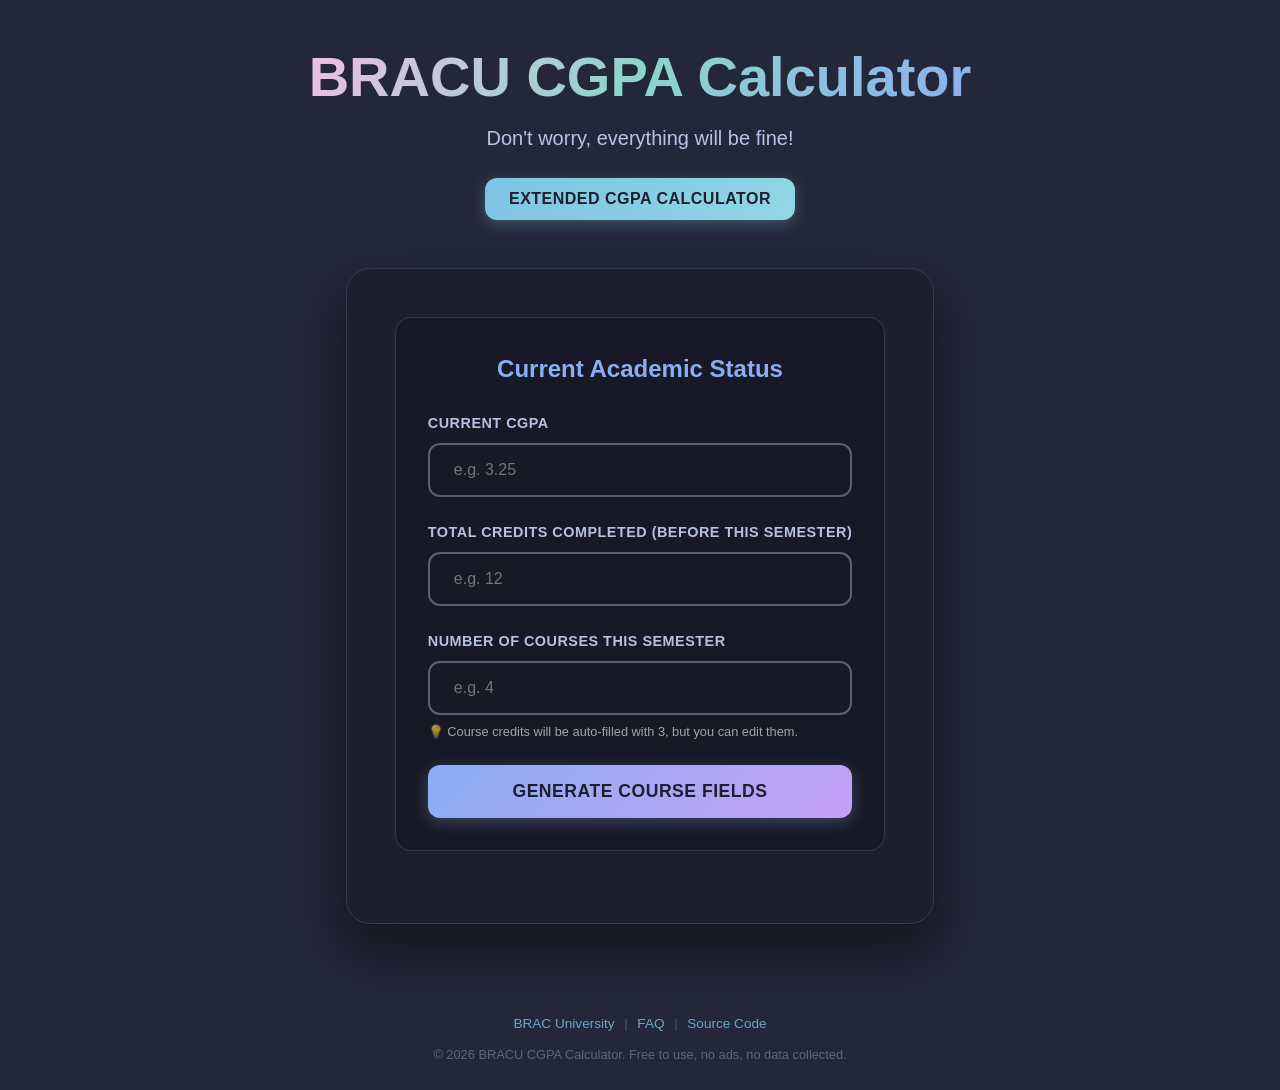
==== commit 2a08ac59: "added faq and making the website cleaner" ====
--- a/index.html
+++ b/index.html
@@ -356,24 +356,20 @@
           ></div>
         </div>
 
-        <!-- Guide teaser -->
-        <div class="how-to-use-card" style="text-align: center;">
-          <h2>New to this calculator?</h2>
-          <p style="color: #b8c0e0; margin: 1rem 0 1.5rem;">Learn how BRACU CGPA is calculated, understand the grading scale, and get answers to common questions.</p>
-          <a href="https://badhon495.github.io/bracu-cgpa-calculator/faq.html" class="simple-calculator-btn" aria-label="Read FAQ and How to Use Guide">
-            Read FAQ &amp; How-to-Use Guide →
-          </a>
-        </div>
       </div><!-- /.calculator-card -->
-      <!-- Footer -->
-      <footer class="site-footer" aria-label="Site footer">
-        <p>
-          Built for <a href="https://www.bracu.ac.bd/" target="_blank" rel="noopener noreferrer">BRAC University</a> students &mdash;
-          <a href="https://github.com/badhon495/BRACU-CGPA-Calculator" target="_blank" rel="noopener noreferrer">Open source on GitHub</a>
-        </p>
-        <p class="footer-note">&copy; <span id="footer-year"></span> BRACU CGPA Calculator. Free to use, no ads, no data collected.</p>
-      </footer>
     </div><!-- /.container -->
+
+    <!-- Footer outside container to avoid padding gap -->
+    <footer class="site-footer" aria-label="Site footer">
+      <nav class="footer-links" aria-label="Footer navigation">
+        <a href="https://www.bracu.ac.bd/" target="_blank" rel="noopener noreferrer">BRAC University</a>
+        <span class="footer-sep">|</span>
+        <a href="https://badhon495.github.io/bracu-cgpa-calculator/faq.html">FAQ</a>
+        <span class="footer-sep">|</span>
+        <a href="https://github.com/badhon495/BRACU-CGPA-Calculator" target="_blank" rel="noopener noreferrer">Source Code</a>
+      </nav>
+      <p class="footer-note">&copy; <span id="footer-year"></span> BRACU CGPA Calculator. Free to use, no ads, no data collected.</p>
+    </footer>
 
     <script src="script.js"></script>
 
--- a/style.css
+++ b/style.css
@@ -17,6 +17,14 @@
     min-height: 100vh;
     line-height: 1.6;
     color: #cad3f5;
+    display: flex;
+    flex-direction: column;
+}
+
+#main-content {
+    flex: 1;
+    display: flex;
+    flex-direction: column;
 }
 
 body.fonts-loaded {
@@ -78,7 +86,7 @@
 .calculator-card {
     background: #1e2030;
     border-radius: 24px;
-    padding: 4rem 3rem;
+    padding: 3rem;
     box-shadow: 0 25px 50px rgba(0, 0, 0, 0.5);
     margin-bottom: 2rem;
     border: 1px solid #363a4f;
@@ -88,7 +96,7 @@
 }
 
 .calculator-container {
-    margin-bottom: 3rem;
+    margin-bottom: 0;
 }
 
 /* Input sections */
@@ -96,7 +104,7 @@
     background: #181926;
     border-radius: 16px;
     padding: 2rem;
-    margin-bottom: 2rem;
+    margin-bottom: 1.5rem;
     border: 1px solid #363a4f;
 }
 
@@ -634,12 +642,23 @@
 /* Footer */
 .site-footer {
     text-align: center;
-    padding: 2rem 1rem;
+    padding: 1.5rem 1rem;
     color: rgba(202, 211, 245, 0.5);
     font-size: 0.85rem;
     line-height: 1.8;
-    max-width: 700px;
-    margin: 0 auto;
+}
+
+.footer-links {
+    display: flex;
+    align-items: center;
+    justify-content: center;
+    gap: 0.6rem;
+    flex-wrap: wrap;
+    margin-bottom: 0.4rem;
+}
+
+.footer-sep {
+    color: rgba(202, 211, 245, 0.25);
 }
 
 .site-footer a {
--- a/style.css
+++ b/style.css
@@ -17,6 +17,14 @@
     min-height: 100vh;
     line-height: 1.6;
     color: #cad3f5;
+    display: flex;
+    flex-direction: column;
+}
+
+#main-content {
+    flex: 1;
+    display: flex;
+    flex-direction: column;
 }
 
 body.fonts-loaded {
@@ -78,7 +86,7 @@
 .calculator-card {
     background: #1e2030;
     border-radius: 24px;
-    padding: 4rem 3rem;
+    padding: 3rem;
     box-shadow: 0 25px 50px rgba(0, 0, 0, 0.5);
     margin-bottom: 2rem;
     border: 1px solid #363a4f;
@@ -88,7 +96,7 @@
 }
 
 .calculator-container {
-    margin-bottom: 3rem;
+    margin-bottom: 0;
 }
 
 /* Input sections */
@@ -96,7 +104,7 @@
     background: #181926;
     border-radius: 16px;
     padding: 2rem;
-    margin-bottom: 2rem;
+    margin-bottom: 1.5rem;
     border: 1px solid #363a4f;
 }
 
@@ -634,12 +642,23 @@
 /* Footer */
 .site-footer {
     text-align: center;
-    padding: 2rem 1rem;
+    padding: 1.5rem 1rem;
     color: rgba(202, 211, 245, 0.5);
     font-size: 0.85rem;
     line-height: 1.8;
-    max-width: 700px;
-    margin: 0 auto;
+}
+
+.footer-links {
+    display: flex;
+    align-items: center;
+    justify-content: center;
+    gap: 0.6rem;
+    flex-wrap: wrap;
+    margin-bottom: 0.4rem;
+}
+
+.footer-sep {
+    color: rgba(202, 211, 245, 0.25);
 }
 
 .site-footer a {
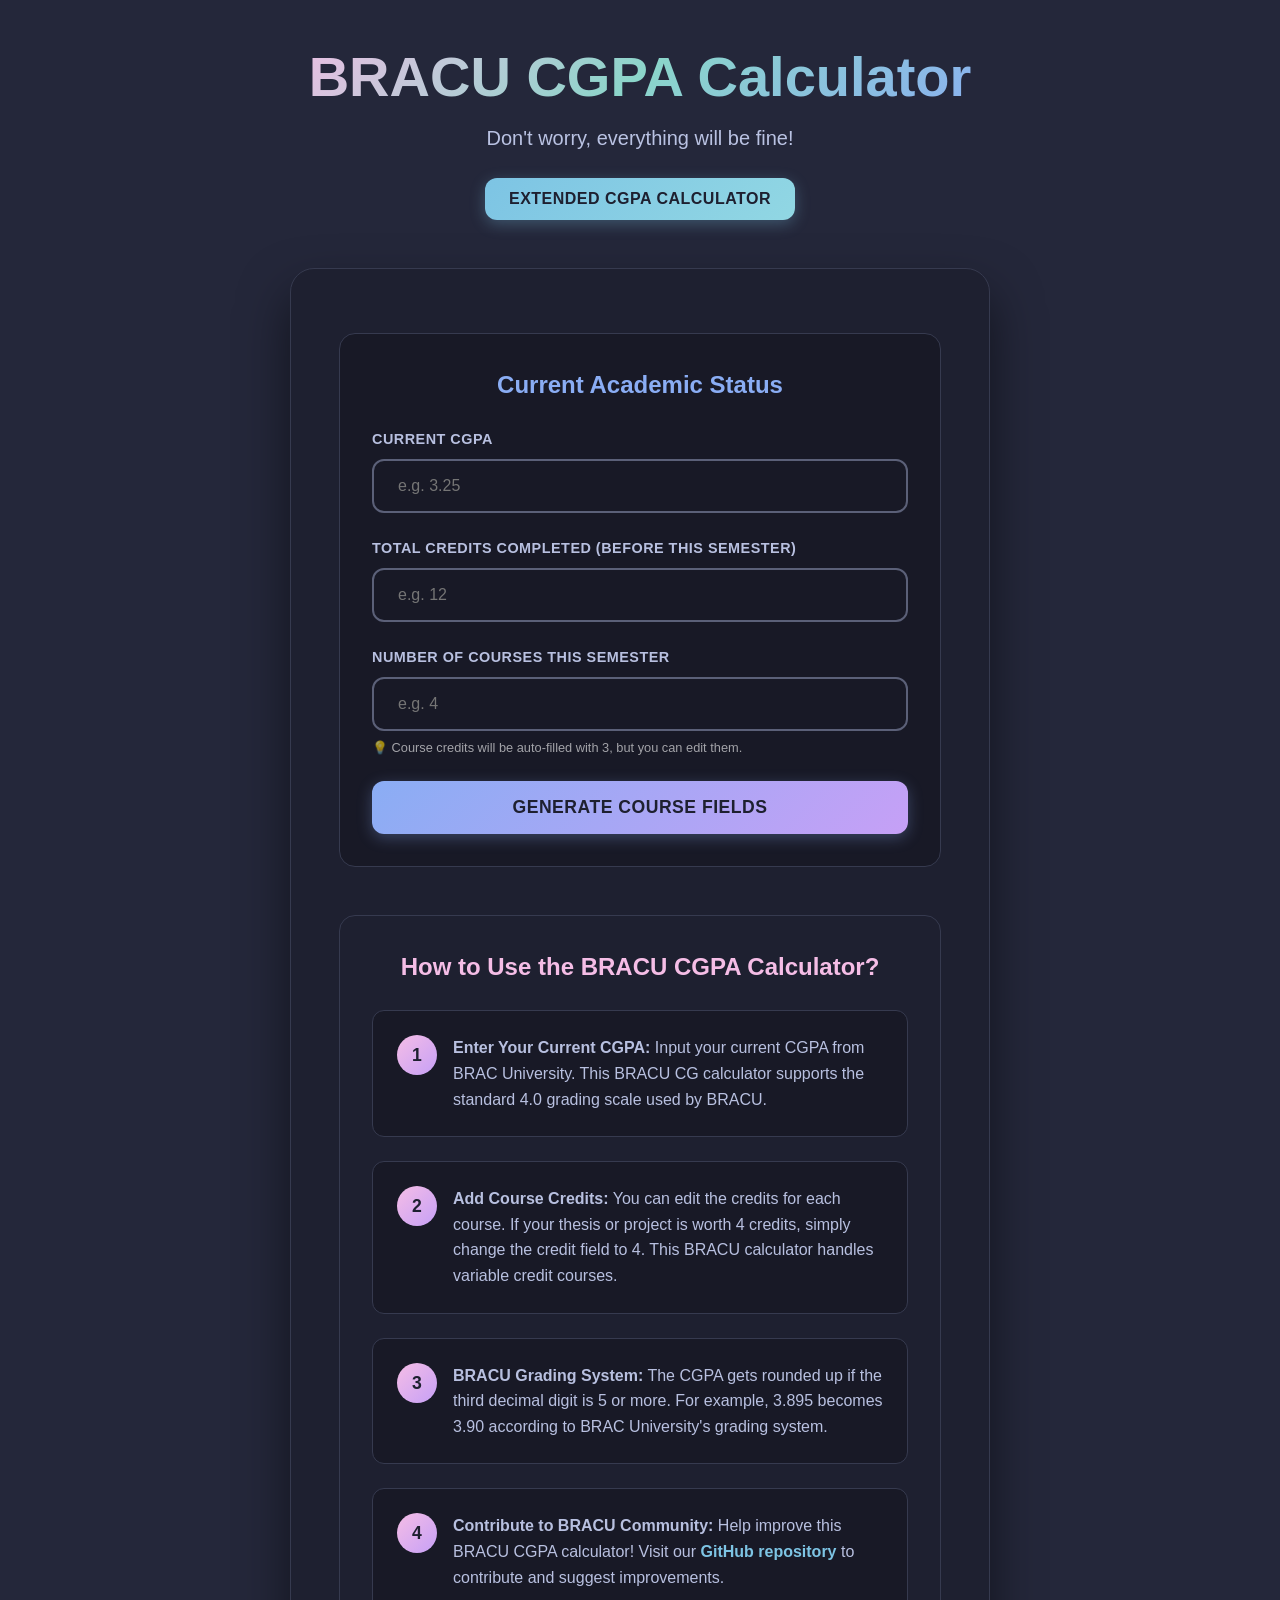
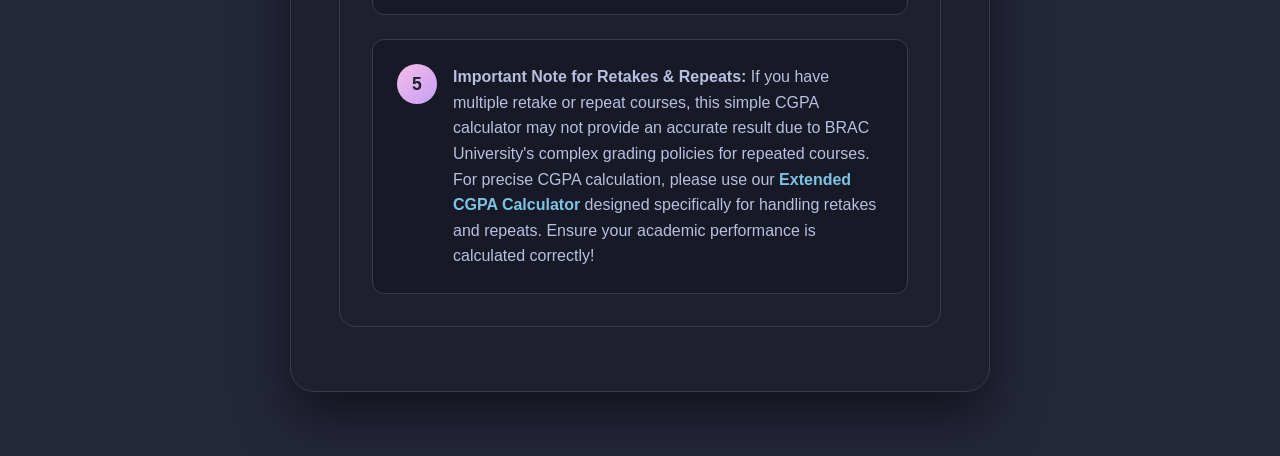
==== commit 9a05cb47: "SEO Optimization" ====
--- a/index.html
+++ b/index.html
@@ -1,65 +1,58 @@
 <!DOCTYPE html>
 <html lang="en">
   <head>
-    	<!-- Google tag (gtag.js) -->
-	<script async src="https://www.googletagmanager.com/gtag/js?id=G-V8XF8E885L"></script>
-	<script>
-	  window.dataLayer = window.dataLayer || [];
-	  function gtag(){dataLayer.push(arguments);}
-	  gtag('js', new Date());
-
-	  gtag('config', 'G-V8XF8E885L');
-	</script>
     <meta charset="UTF-8" />
     <meta name="viewport" content="width=device-width, initial-scale=1.0" />
+    <link rel="dns-prefetch" href="https://www.googletagmanager.com" />
+    <!-- Google tag (gtag.js) -->
+    <script async src="https://www.googletagmanager.com/gtag/js?id=G-V8XF8E885L"></script>
+    <script>
+      window.dataLayer = window.dataLayer || [];
+      function gtag(){dataLayer.push(arguments);}
+      gtag('js', new Date());
+      gtag('config', 'G-V8XF8E885L');
+    </script>
     
     <!-- SEO Meta Tags -->
     <title>BRACU CGPA Calculator – Fast &amp; Ad-Free Grade Calculator</title>
-    <meta name="description" content="Free BRACU CGPA calculator for BRAC University students. Calculate your GPA, semester grades, and cumulative academic performance in seconds." />
+    <meta name="description" content="Free BRACU CGPA calculator for BRAC University students. Calculate your GPA, semester grades, and academic performance easily." />
     <meta name="keywords" content="bracu cgpa calculator, brac university cgpa calculator, bracu cg calculator, cgpa calculator bracu, brac cgpa calculator, bracu gpa calculator, bracu calculator, bracu cgpa calculation, cgpa calculator brac, brac cg calculator, bracu grade calculator, bracu cgpa chart, bracu cgpa grading system, how to calculate cgpa bracu, brac university gpa calculator, bracu academic calculator" />
     <meta name="author" content="BRACU CGPA Calculator" />
-    <meta name="robots" content="index, follow, max-snippet:-1, max-image-preview:large, max-video-preview:-1" />
+    <meta name="robots" content="index, follow" />
     <meta name="language" content="English" />
-    <!-- Geo tags for local relevance (Bing) -->
-    <meta name="geo.region" content="BD" />
-    <meta name="geo.placename" content="Dhaka, Bangladesh" />
-    <meta name="geo.position" content="23.8103;90.4125" />
-    <meta name="ICBM" content="23.8103, 90.4125" />
-    <!-- Bing Verification -->
     <meta name="msvalidate.01" content="f8c51f0c7c2448a6900e82aba6c98d94" />
-    <!-- Mobile / PWA -->
-    <meta name="theme-color" content="#8bd5ca" />
-    <meta name="mobile-web-app-capable" content="yes" />
-    <meta name="apple-mobile-web-app-capable" content="yes" />
-    <meta name="apple-mobile-web-app-status-bar-style" content="black-translucent" />
-    <meta name="apple-mobile-web-app-title" content="BRACU CGPA" />
     
     <!-- Open Graph Meta Tags -->
-    <meta property="og:title" content="BRACU CGPA Calculator – Fast & Ad-Free Grade Calculator" />
-    <meta property="og:description" content="Free BRACU CGPA calculator for BRAC University students. Calculate your GPA, semester grades, and cumulative academic performance in seconds." />
+    <meta property="og:title" content="BRACU CGPA Calculator – Fast &amp; Ad-Free Grade Calculator" />
+    <meta property="og:description" content="Free BRACU CGPA calculator for BRAC University students. Calculate your GPA, semester grades, and academic performance easily." />
     <meta property="og:type" content="website" />
     <meta property="og:url" content="https://badhon495.github.io/bracu-cgpa-calculator/" />
     <meta property="og:image" content="https://badhon495.github.io/bracu-cgpa-calculator/og-image.png" />
     <meta property="og:image:width" content="1200" />
     <meta property="og:image:height" content="630" />
-    <meta property="og:image:alt" content="BRACU CGPA Calculator – Fast & Ad-Free Grade Calculator for BRAC University" />
+    <meta property="og:image:alt" content="BRACU CGPA Calculator – Fast &amp; Ad-Free Grade Calculator" />
     <meta property="og:locale" content="en_US" />
     <meta property="og:site_name" content="BRACU CGPA Calculator" />
     
     <!-- Twitter Card Meta Tags -->
     <meta name="twitter:card" content="summary_large_image" />
-    <meta name="twitter:title" content="BRACU CGPA Calculator – Fast & Ad-Free Grade Calculator" />
-    <meta name="twitter:description" content="Free BRACU CGPA calculator for BRAC University students. Calculate your GPA, semester grades, and cumulative academic performance in seconds." />
+    <meta name="twitter:title" content="BRACU CGPA Calculator – Fast &amp; Ad-Free Grade Calculator" />
+    <meta name="twitter:description" content="Free BRACU CGPA calculator for BRAC University students. Calculate your GPA, semester grades, and academic performance easily." />
     <meta name="twitter:image" content="https://badhon495.github.io/bracu-cgpa-calculator/og-image.png" />
-    <meta name="twitter:image:alt" content="BRACU CGPA Calculator – Fast & Ad-Free Grade Calculator for BRAC University" />
     <meta name="twitter:site" content="@badhon495" />
     
     <!-- Canonical URL -->
     <link rel="canonical" href="https://badhon495.github.io/bracu-cgpa-calculator/" />
+    <link rel="sitemap" type="application/xml" href="/bracu-cgpa-calculator/sitemap.xml" />
     
     <!-- PWA Manifest -->
     <link rel="manifest" href="manifest.json" />
-    
+    <meta name="theme-color" content="#8bd5ca" />
+    <meta name="msapplication-TileColor" content="#8bd5ca" />
+    <meta name="msapplication-TileImage" content="https://badhon495.github.io/bracu-cgpa-calculator/apple-touch-icon.png" />
+    <meta name="msapplication-config" content="https://badhon495.github.io/bracu-cgpa-calculator/browserconfig.xml" />
+    <link rel="alternate" hreflang="en" href="https://badhon495.github.io/bracu-cgpa-calculator/" />
+
     <!-- Favicon -->
     <link rel="icon" type="image/png" href="https://badhon495.github.io/bracu-cgpa-calculator/favicon-32x32.png" sizes="32x32">
     <link rel="icon" type="image/png" href="https://badhon495.github.io/bracu-cgpa-calculator/favicon-16x16.png" sizes="16x16">
@@ -68,40 +61,33 @@
     <link rel="icon" type="image/svg+xml" href="https://badhon495.github.io/bracu-cgpa-calculator/favicon.svg">
     <link rel="apple-touch-icon" sizes="180x180" href="https://badhon495.github.io/bracu-cgpa-calculator/apple-touch-icon.png">
     
-    <!-- JSON-LD Structured Data: WebApplication -->
+    <!-- JSON-LD Structured Data -->
     <script type="application/ld+json">
     {
       "@context": "https://schema.org",
       "@type": "WebApplication",
       "name": "BRACU CGPA Calculator",
-      "alternateName": ["BRAC University CGPA Calculator", "BRACU GPA Calculator"],
-      "description": "Free CGPA calculator for BRAC University (BRACU) students to calculate GPA, semester grades, and cumulative academic performance using BRACU's 4.0 grading scale.",
+      "description": "Free CGPA calculator for BRAC University (BRACU) students to calculate GPA, semester grades, and academic performance",
       "url": "https://badhon495.github.io/bracu-cgpa-calculator/",
       "applicationCategory": "EducationalApplication",
       "operatingSystem": "Web Browser",
-      "browserRequirements": "Requires JavaScript",
+      "inLanguage": "en",
       "isAccessibleForFree": true,
-      "inLanguage": "en",
+      "browserRequirements": "Requires a modern web browser with JavaScript enabled",
+      "featureList": ["CGPA calculation", "GPA calculation", "Semester grade calculation", "BRACU grading system support"],
       "offers": {
         "@type": "Offer",
         "price": "0",
         "priceCurrency": "USD"
       },
-      "featureList": [
-        "CGPA calculation using BRACU 4.0 grading scale",
-        "Semester GPA calculation",
-        "Variable credit course support",
-        "BRACU rounding rule (round up at 3rd decimal ≥ 5)"
-      ],
-      "screenshot": "https://badhon495.github.io/bracu-cgpa-calculator/og-image.png",
       "provider": {
-        "@type": "Person",
-        "name": "Badhon",
-        "url": "https://github.com/badhon495"
+        "@type": "Organization",
+        "name": "BRACU CGPA Calculator",
+        "url": "https://badhon495.github.io/bracu-cgpa-calculator/"
       },
       "audience": {
-        "@type": "EducationalAudience",
-        "educationalRole": "student"
+        "@type": "Audience",
+        "audienceType": "BRAC University Students"
       },
       "about": {
         "@type": "EducationalOrganization",
@@ -197,7 +183,6 @@
     <!-- Preload critical resources -->
     <link rel="preload" href="style.css" as="style" />
     <link rel="preload" href="script.js" as="script" />
-    <link rel="preload" href="https://badhon495.github.io/bracu-cgpa-calculator/og-image.png" as="image" />
 
     <!-- Custom Styles -->
     <link rel="stylesheet" href="style.css" />
@@ -205,7 +190,7 @@
     <!-- Font loading script with timeout -->
     <script>
       (function() {
-        const FONT_TIMEOUT = 500;
+        const FONT_TIMEOUT = 800;
         let fontLoaded = false;
         let timeoutExpired = false;
         
@@ -320,8 +305,7 @@
           <!-- Loading Indicator -->
           <div
             id="loadingIndicator"
-            class="loading-section"
-            style="display: none"
+            class="loading-section hidden"
             aria-live="polite"
             aria-label="Loading indicator"
           >
@@ -333,9 +317,8 @@
 
           <!-- Semester Courses -->
           <div
-            class="input-section"
+            class="input-section hidden"
             id="semesterCoursesSection"
-            style="display: none"
             role="region"
             aria-labelledby="semester-courses-heading"
           >
@@ -346,32 +329,73 @@
             </button>
           </div>
 
-          <div id="result" class="result-section" style="display: none" role="region" aria-live="polite" aria-label="CGPA calculation result"></div>
+          <div id="result" class="result-section hidden" role="region" aria-live="polite" aria-label="CGPA calculation result"></div>
           <div
             id="error-message"
-            class="error-message"
-            style="display: none"
+            class="error-message hidden"
             role="alert"
             aria-live="assertive"
           ></div>
         </div>
 
-      </div><!-- /.calculator-card -->
-    </div><!-- /.container -->
-
-    <!-- Footer outside container to avoid padding gap -->
-    <footer class="site-footer" aria-label="Site footer">
-      <nav class="footer-links" aria-label="Footer navigation">
-        <a href="https://www.bracu.ac.bd/" target="_blank" rel="noopener noreferrer">BRAC University</a>
-        <span class="footer-sep">|</span>
-        <a href="https://badhon495.github.io/bracu-cgpa-calculator/faq.html">FAQ</a>
-        <span class="footer-sep">|</span>
-        <a href="https://github.com/badhon495/BRACU-CGPA-Calculator" target="_blank" rel="noopener noreferrer">Source Code</a>
-      </nav>
-      <p class="footer-note">&copy; <span id="footer-year"></span> BRACU CGPA Calculator. Free to use, no ads, no data collected.</p>
-    </footer>
-
-    <script src="script.js"></script>
+        <!-- How to Use Section -->
+        <div class="how-to-use-card">
+          <h2>How to Use the BRACU CGPA Calculator?</h2>
+          <div class="steps-container">
+            <div class="step">
+              <span class="step-number">1</span>
+              <div class="step-content">
+                <p>
+                  <strong>Enter Your Current CGPA:</strong> Input your current CGPA from BRAC University. This BRACU CG calculator supports the standard 4.0 grading scale used by BRACU.
+                </p>
+              </div>
+            </div>
+            <div class="step">
+              <span class="step-number">2</span>
+              <div class="step-content">
+                <p>
+                  <strong>Add Course Credits:</strong> You can edit the credits for each course. If your thesis or project is worth 4 credits, simply change the credit field to 4. This BRACU calculator handles variable credit courses.
+                </p>
+              </div>
+            </div>
+            <div class="step">
+              <span class="step-number">3</span>
+              <div class="step-content">
+                <p>
+                  <strong>BRACU Grading System:</strong> The CGPA gets rounded up if the third decimal digit is 5 or more. For example, 3.895 becomes 3.90 according to BRAC University's grading system.
+                </p>
+              </div>
+            </div>
+            <div class="step">
+              <span class="step-number">4</span>
+              <div class="step-content">
+                <p>
+                  <strong>Contribute to BRACU Community:</strong> Help improve this BRACU CGPA calculator! Visit our
+                  <a
+                    href="https://github.com/badhon495/BRACU-CGPA-Calculator"
+                    target="_blank"
+                    rel="noopener noreferrer"
+                    >GitHub repository</a
+                  >
+                  to contribute and suggest improvements.
+                </p>
+              </div>
+            </div>
+              <div class="step">
+                <span class="step-number">5</span>
+                <div class="step-content">
+                  <p>
+                    <strong>Important Note for Retakes & Repeats:</strong> If you have multiple retake or repeat courses, this simple CGPA calculator may not provide an accurate result due to BRAC University's complex grading policies for repeated courses. For precise CGPA calculation, please use our <a href="https://badhon495.github.io/should-i-retake/" target="_blank" rel="noopener noreferrer">Extended CGPA Calculator</a> designed specifically for handling retakes and repeats. Ensure your academic performance is calculated correctly!
+                  </p>
+                </div>
+              </div>
+          </div>
+        </div>
+
+      </div><!-- /calculator-card -->
+    </div><!-- /container -->
+
+    <script defer src="script.js"></script>
 
     <!-- Loading state management -->
     <script>
@@ -397,10 +421,14 @@
       // Fallback
       window.addEventListener("load", hideLoader);
       setTimeout(hideLoader, 2000);
-
-      // Dynamic footer year
-      const yearEl = document.getElementById("footer-year");
-      if (yearEl) yearEl.textContent = new Date().getFullYear();
+    </script>
+
+    <script>
+      if ('serviceWorker' in navigator) {
+        window.addEventListener('load', function () {
+          navigator.serviceWorker.register('/bracu-cgpa-calculator/sw.js');
+        });
+      }
     </script>
   </body>
 </html>
--- a/style.css
+++ b/style.css
@@ -1,4 +1,6 @@
 /* BRACU CGPA Calculator - Clean & Optimized */
+
+.hidden { display: none; }
 
 /* Reset and base styles */
 * {
@@ -17,14 +19,6 @@
     min-height: 100vh;
     line-height: 1.6;
     color: #cad3f5;
-    display: flex;
-    flex-direction: column;
-}
-
-#main-content {
-    flex: 1;
-    display: flex;
-    flex-direction: column;
 }
 
 body.fonts-loaded {
@@ -86,7 +80,7 @@
 .calculator-card {
     background: #1e2030;
     border-radius: 24px;
-    padding: 3rem;
+    padding: 4rem 3rem;
     box-shadow: 0 25px 50px rgba(0, 0, 0, 0.5);
     margin-bottom: 2rem;
     border: 1px solid #363a4f;
@@ -96,7 +90,7 @@
 }
 
 .calculator-container {
-    margin-bottom: 0;
+    margin-bottom: 3rem;
 }
 
 /* Input sections */
@@ -104,7 +98,7 @@
     background: #181926;
     border-radius: 16px;
     padding: 2rem;
-    margin-bottom: 1.5rem;
+    margin-bottom: 2rem;
     border: 1px solid #363a4f;
 }
 
@@ -473,209 +467,6 @@
     outline-offset: 2px;
 }
 
-/* Breadcrumb */
-.breadcrumb {
-    max-width: 700px;
-    margin: 0 auto 1.5rem auto;
-    font-size: 0.85rem;
-}
-
-.breadcrumb ol {
-    list-style: none;
-    display: flex;
-    gap: 0.5rem;
-    align-items: center;
-    flex-wrap: wrap;
-}
-
-.breadcrumb li + li::before {
-    content: "›";
-    color: rgba(202, 211, 245, 0.4);
-    margin-right: 0.5rem;
-}
-
-.breadcrumb a {
-    color: #7dc4e4;
-    text-decoration: none;
-}
-
-.breadcrumb a:hover {
-    text-decoration: underline;
-}
-
-.breadcrumb [aria-current="page"] {
-    color: rgba(202, 211, 245, 0.6);
-}
-
-/* FAQ page wrapper card */
-.faq-page-card {
-    max-width: 700px;
-    margin: 0 auto 2rem auto;
-    display: flex;
-    flex-direction: column;
-    gap: 2rem;
-}
-
-/* Grading table section */
-.grading-section {
-    background: #1e2030;
-    border: 1px solid #363a4f;
-    border-radius: 16px;
-    padding: 2rem;
-}
-
-.grading-section h2 {
-    color: #8aadf4;
-    font-size: 1.5rem;
-    font-weight: 600;
-    margin-bottom: 0.75rem;
-    text-align: center;
-}
-
-.grading-intro {
-    color: #b8c0e0;
-    font-size: 0.95rem;
-    text-align: center;
-    margin-bottom: 1.5rem;
-}
-
-.grade-table-wrapper {
-    overflow-x: auto;
-    border-radius: 12px;
-}
-
-.grade-table {
-    width: 100%;
-    border-collapse: collapse;
-    font-size: 0.95rem;
-}
-
-.grade-table th {
-    background: #181926;
-    color: #8aadf4;
-    font-weight: 600;
-    padding: 0.75rem 1rem;
-    text-align: left;
-    border-bottom: 2px solid #363a4f;
-}
-
-.grade-table td {
-    padding: 0.65rem 1rem;
-    color: #cad3f5;
-    border-bottom: 1px solid #363a4f;
-}
-
-.grade-table tbody tr:hover {
-    background: #181926;
-}
-
-.grade-table .fail-row td {
-    color: #ed8796;
-}
-
-/* Nav link as anchor styled same as button */
-a.simple-calculator-btn {
-    display: inline-block;
-    text-decoration: none;
-}
-
-/* FAQ Section */
-.faq-section {
-    max-width: 700px;
-    margin: 0 auto 3rem auto;
-}
-
-.faq-section h2 {
-    color: #8aadf4;
-    font-size: 1.75rem;
-    font-weight: 700;
-    text-align: center;
-    margin-bottom: 1.5rem;
-}
-
-.faq-list {
-    display: flex;
-    flex-direction: column;
-    gap: 1rem;
-}
-
-.faq-item {
-    background: #1e2030;
-    border: 1px solid #363a4f;
-    border-radius: 12px;
-    padding: 1.25rem 1.5rem;
-}
-
-.faq-item h3 {
-    color: #f5bde6;
-    font-size: 1rem;
-    font-weight: 600;
-    margin-bottom: 0.5rem;
-}
-
-.faq-item p {
-    color: #b8c0e0;
-    font-size: 0.95rem;
-    line-height: 1.6;
-    margin: 0;
-}
-
-.faq-item a {
-    color: #7dc4e4;
-    text-decoration: none;
-    font-weight: 600;
-}
-
-.faq-item a:hover {
-    text-decoration: underline;
-}
-
-@media (max-width: 768px) {
-    .faq-section {
-        margin-bottom: 2rem;
-    }
-    .faq-section h2 {
-        font-size: 1.4rem;
-    }
-}
-
-/* Footer */
-.site-footer {
-    text-align: center;
-    padding: 1.5rem 1rem;
-    color: rgba(202, 211, 245, 0.5);
-    font-size: 0.85rem;
-    line-height: 1.8;
-}
-
-.footer-links {
-    display: flex;
-    align-items: center;
-    justify-content: center;
-    gap: 0.6rem;
-    flex-wrap: wrap;
-    margin-bottom: 0.4rem;
-}
-
-.footer-sep {
-    color: rgba(202, 211, 245, 0.25);
-}
-
-.site-footer a {
-    color: rgba(125, 196, 228, 0.8);
-    text-decoration: none;
-}
-
-.site-footer a:hover {
-    color: #7dc4e4;
-    text-decoration: underline;
-}
-
-.footer-note {
-    font-size: 0.8rem;
-    opacity: 0.7;
-}
-
 /* Selection styling */
 ::selection {
     background: rgba(138, 173, 244, 0.3);
--- a/style.css
+++ b/style.css
@@ -1,4 +1,6 @@
 /* BRACU CGPA Calculator - Clean & Optimized */
+
+.hidden { display: none; }
 
 /* Reset and base styles */
 * {
@@ -17,14 +19,6 @@
     min-height: 100vh;
     line-height: 1.6;
     color: #cad3f5;
-    display: flex;
-    flex-direction: column;
-}
-
-#main-content {
-    flex: 1;
-    display: flex;
-    flex-direction: column;
 }
 
 body.fonts-loaded {
@@ -86,7 +80,7 @@
 .calculator-card {
     background: #1e2030;
     border-radius: 24px;
-    padding: 3rem;
+    padding: 4rem 3rem;
     box-shadow: 0 25px 50px rgba(0, 0, 0, 0.5);
     margin-bottom: 2rem;
     border: 1px solid #363a4f;
@@ -96,7 +90,7 @@
 }
 
 .calculator-container {
-    margin-bottom: 0;
+    margin-bottom: 3rem;
 }
 
 /* Input sections */
@@ -104,7 +98,7 @@
     background: #181926;
     border-radius: 16px;
     padding: 2rem;
-    margin-bottom: 1.5rem;
+    margin-bottom: 2rem;
     border: 1px solid #363a4f;
 }
 
@@ -473,209 +467,6 @@
     outline-offset: 2px;
 }
 
-/* Breadcrumb */
-.breadcrumb {
-    max-width: 700px;
-    margin: 0 auto 1.5rem auto;
-    font-size: 0.85rem;
-}
-
-.breadcrumb ol {
-    list-style: none;
-    display: flex;
-    gap: 0.5rem;
-    align-items: center;
-    flex-wrap: wrap;
-}
-
-.breadcrumb li + li::before {
-    content: "›";
-    color: rgba(202, 211, 245, 0.4);
-    margin-right: 0.5rem;
-}
-
-.breadcrumb a {
-    color: #7dc4e4;
-    text-decoration: none;
-}
-
-.breadcrumb a:hover {
-    text-decoration: underline;
-}
-
-.breadcrumb [aria-current="page"] {
-    color: rgba(202, 211, 245, 0.6);
-}
-
-/* FAQ page wrapper card */
-.faq-page-card {
-    max-width: 700px;
-    margin: 0 auto 2rem auto;
-    display: flex;
-    flex-direction: column;
-    gap: 2rem;
-}
-
-/* Grading table section */
-.grading-section {
-    background: #1e2030;
-    border: 1px solid #363a4f;
-    border-radius: 16px;
-    padding: 2rem;
-}
-
-.grading-section h2 {
-    color: #8aadf4;
-    font-size: 1.5rem;
-    font-weight: 600;
-    margin-bottom: 0.75rem;
-    text-align: center;
-}
-
-.grading-intro {
-    color: #b8c0e0;
-    font-size: 0.95rem;
-    text-align: center;
-    margin-bottom: 1.5rem;
-}
-
-.grade-table-wrapper {
-    overflow-x: auto;
-    border-radius: 12px;
-}
-
-.grade-table {
-    width: 100%;
-    border-collapse: collapse;
-    font-size: 0.95rem;
-}
-
-.grade-table th {
-    background: #181926;
-    color: #8aadf4;
-    font-weight: 600;
-    padding: 0.75rem 1rem;
-    text-align: left;
-    border-bottom: 2px solid #363a4f;
-}
-
-.grade-table td {
-    padding: 0.65rem 1rem;
-    color: #cad3f5;
-    border-bottom: 1px solid #363a4f;
-}
-
-.grade-table tbody tr:hover {
-    background: #181926;
-}
-
-.grade-table .fail-row td {
-    color: #ed8796;
-}
-
-/* Nav link as anchor styled same as button */
-a.simple-calculator-btn {
-    display: inline-block;
-    text-decoration: none;
-}
-
-/* FAQ Section */
-.faq-section {
-    max-width: 700px;
-    margin: 0 auto 3rem auto;
-}
-
-.faq-section h2 {
-    color: #8aadf4;
-    font-size: 1.75rem;
-    font-weight: 700;
-    text-align: center;
-    margin-bottom: 1.5rem;
-}
-
-.faq-list {
-    display: flex;
-    flex-direction: column;
-    gap: 1rem;
-}
-
-.faq-item {
-    background: #1e2030;
-    border: 1px solid #363a4f;
-    border-radius: 12px;
-    padding: 1.25rem 1.5rem;
-}
-
-.faq-item h3 {
-    color: #f5bde6;
-    font-size: 1rem;
-    font-weight: 600;
-    margin-bottom: 0.5rem;
-}
-
-.faq-item p {
-    color: #b8c0e0;
-    font-size: 0.95rem;
-    line-height: 1.6;
-    margin: 0;
-}
-
-.faq-item a {
-    color: #7dc4e4;
-    text-decoration: none;
-    font-weight: 600;
-}
-
-.faq-item a:hover {
-    text-decoration: underline;
-}
-
-@media (max-width: 768px) {
-    .faq-section {
-        margin-bottom: 2rem;
-    }
-    .faq-section h2 {
-        font-size: 1.4rem;
-    }
-}
-
-/* Footer */
-.site-footer {
-    text-align: center;
-    padding: 1.5rem 1rem;
-    color: rgba(202, 211, 245, 0.5);
-    font-size: 0.85rem;
-    line-height: 1.8;
-}
-
-.footer-links {
-    display: flex;
-    align-items: center;
-    justify-content: center;
-    gap: 0.6rem;
-    flex-wrap: wrap;
-    margin-bottom: 0.4rem;
-}
-
-.footer-sep {
-    color: rgba(202, 211, 245, 0.25);
-}
-
-.site-footer a {
-    color: rgba(125, 196, 228, 0.8);
-    text-decoration: none;
-}
-
-.site-footer a:hover {
-    color: #7dc4e4;
-    text-decoration: underline;
-}
-
-.footer-note {
-    font-size: 0.8rem;
-    opacity: 0.7;
-}
-
 /* Selection styling */
 ::selection {
     background: rgba(138, 173, 244, 0.3);
